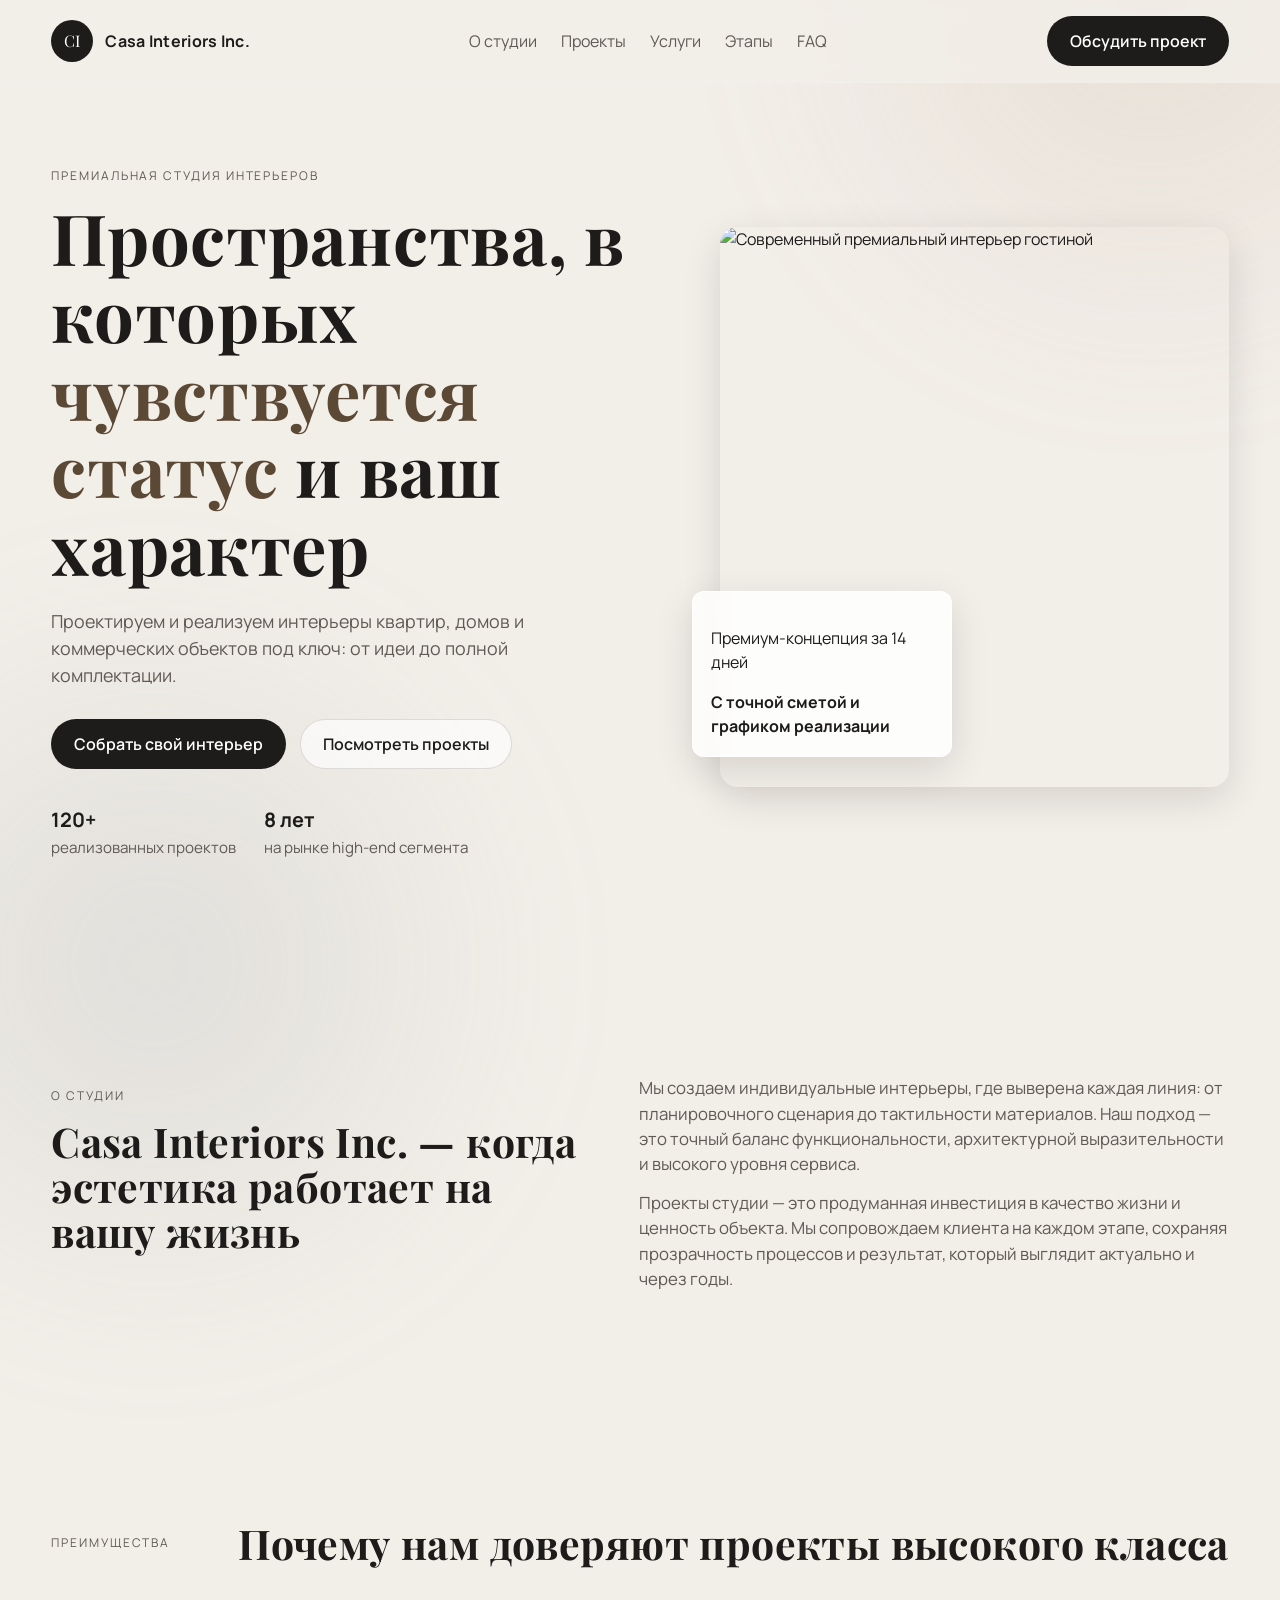
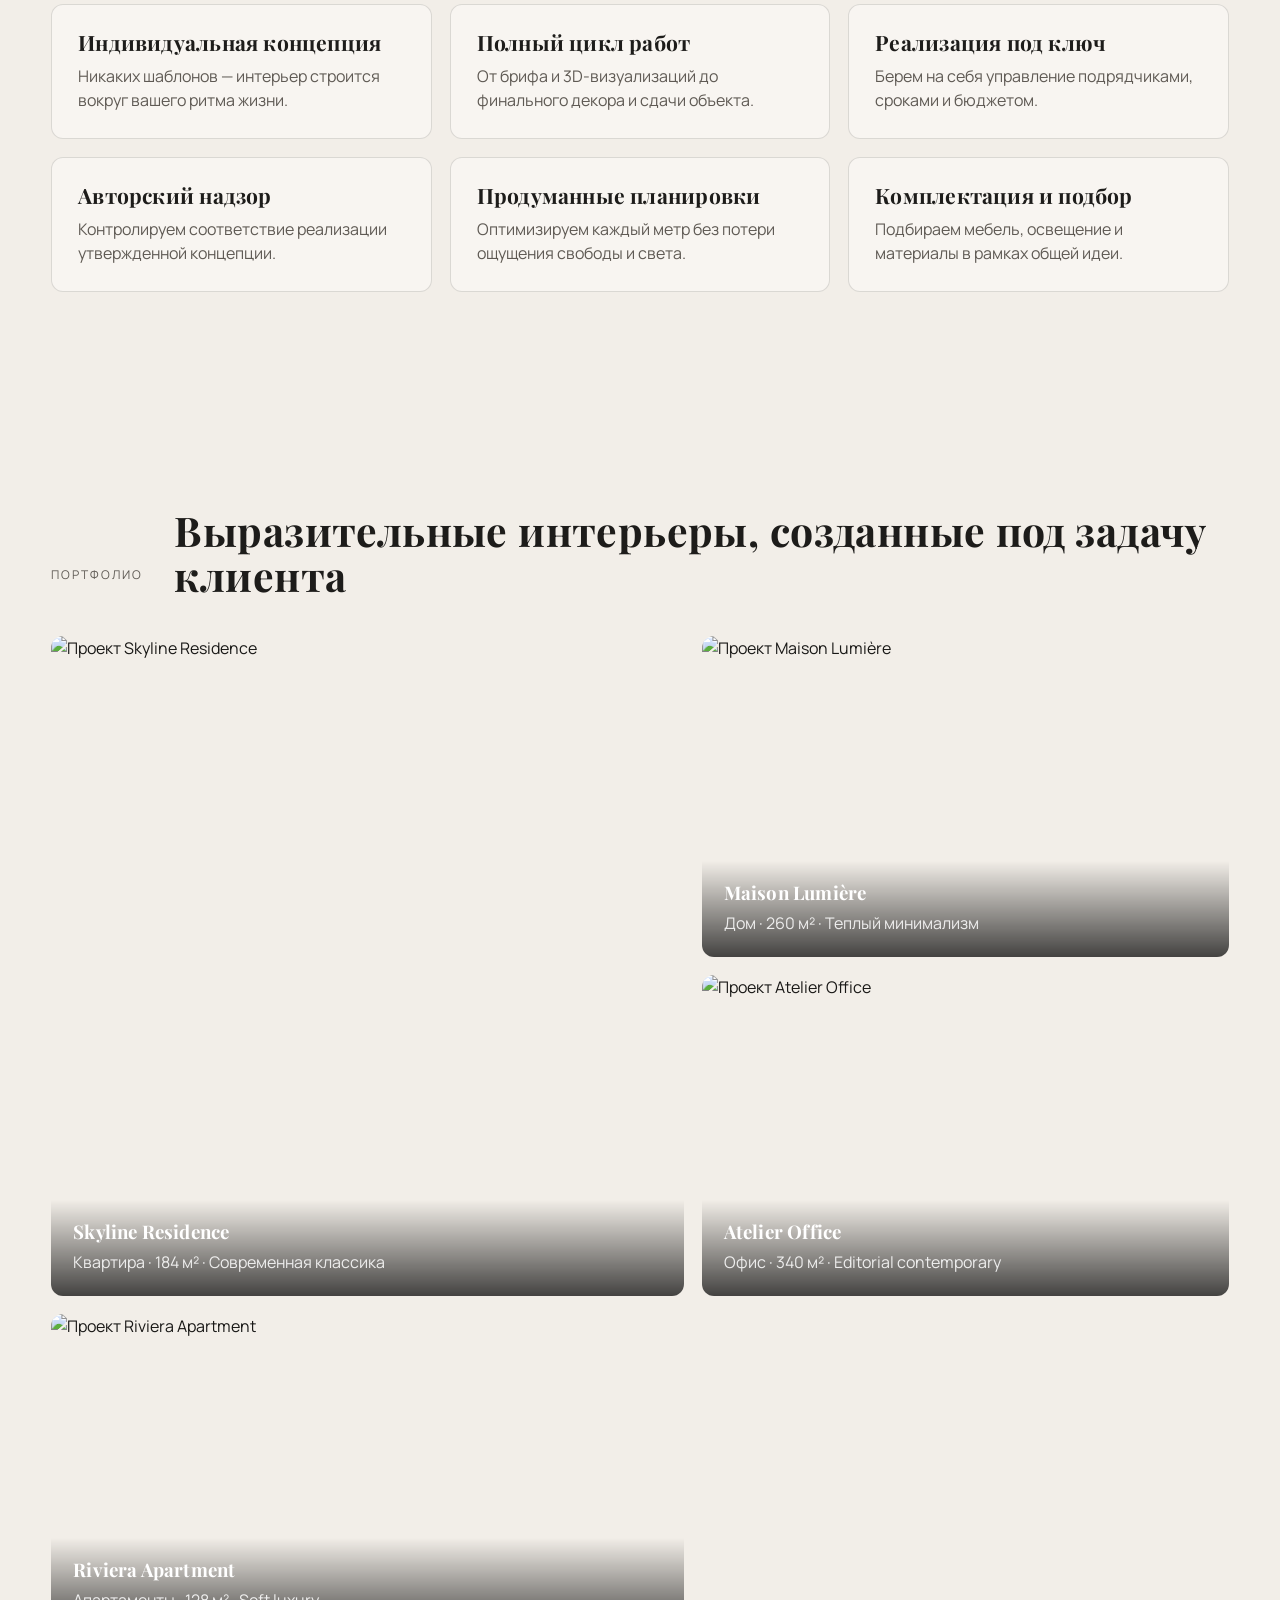
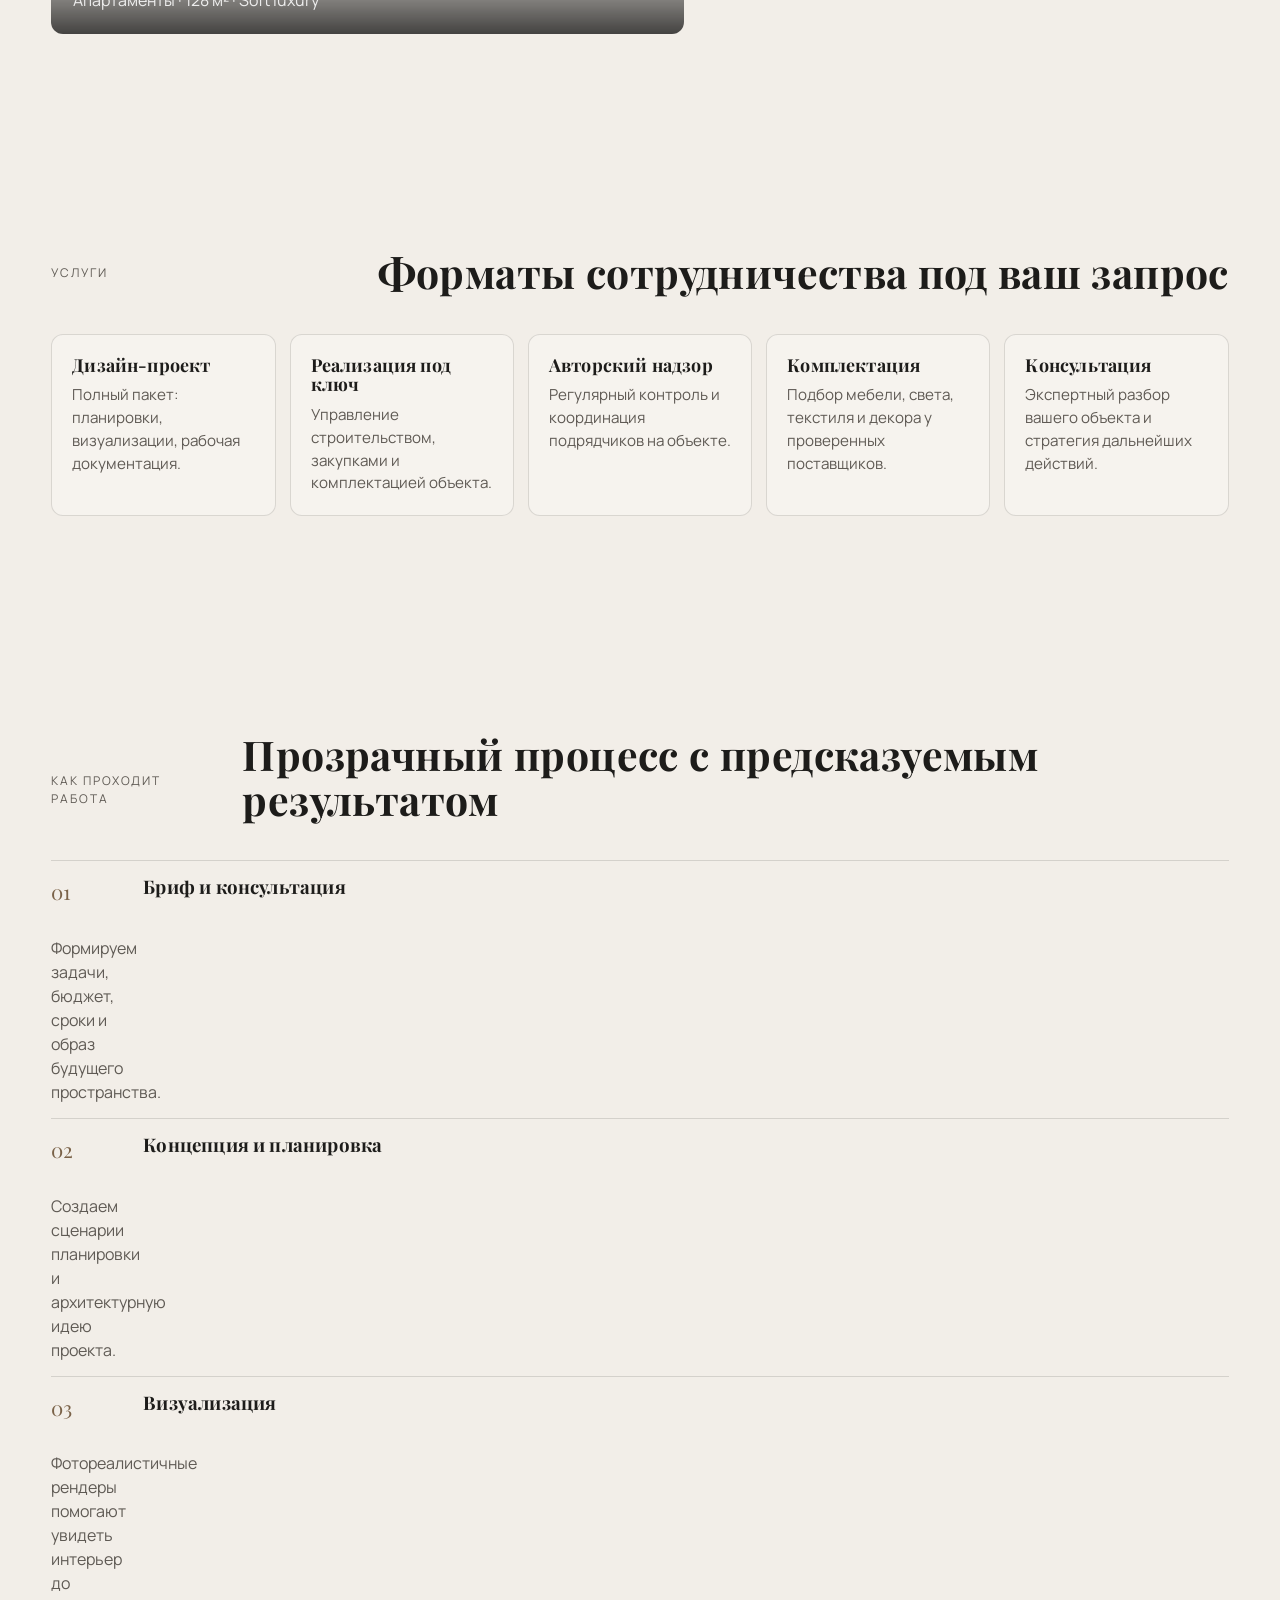
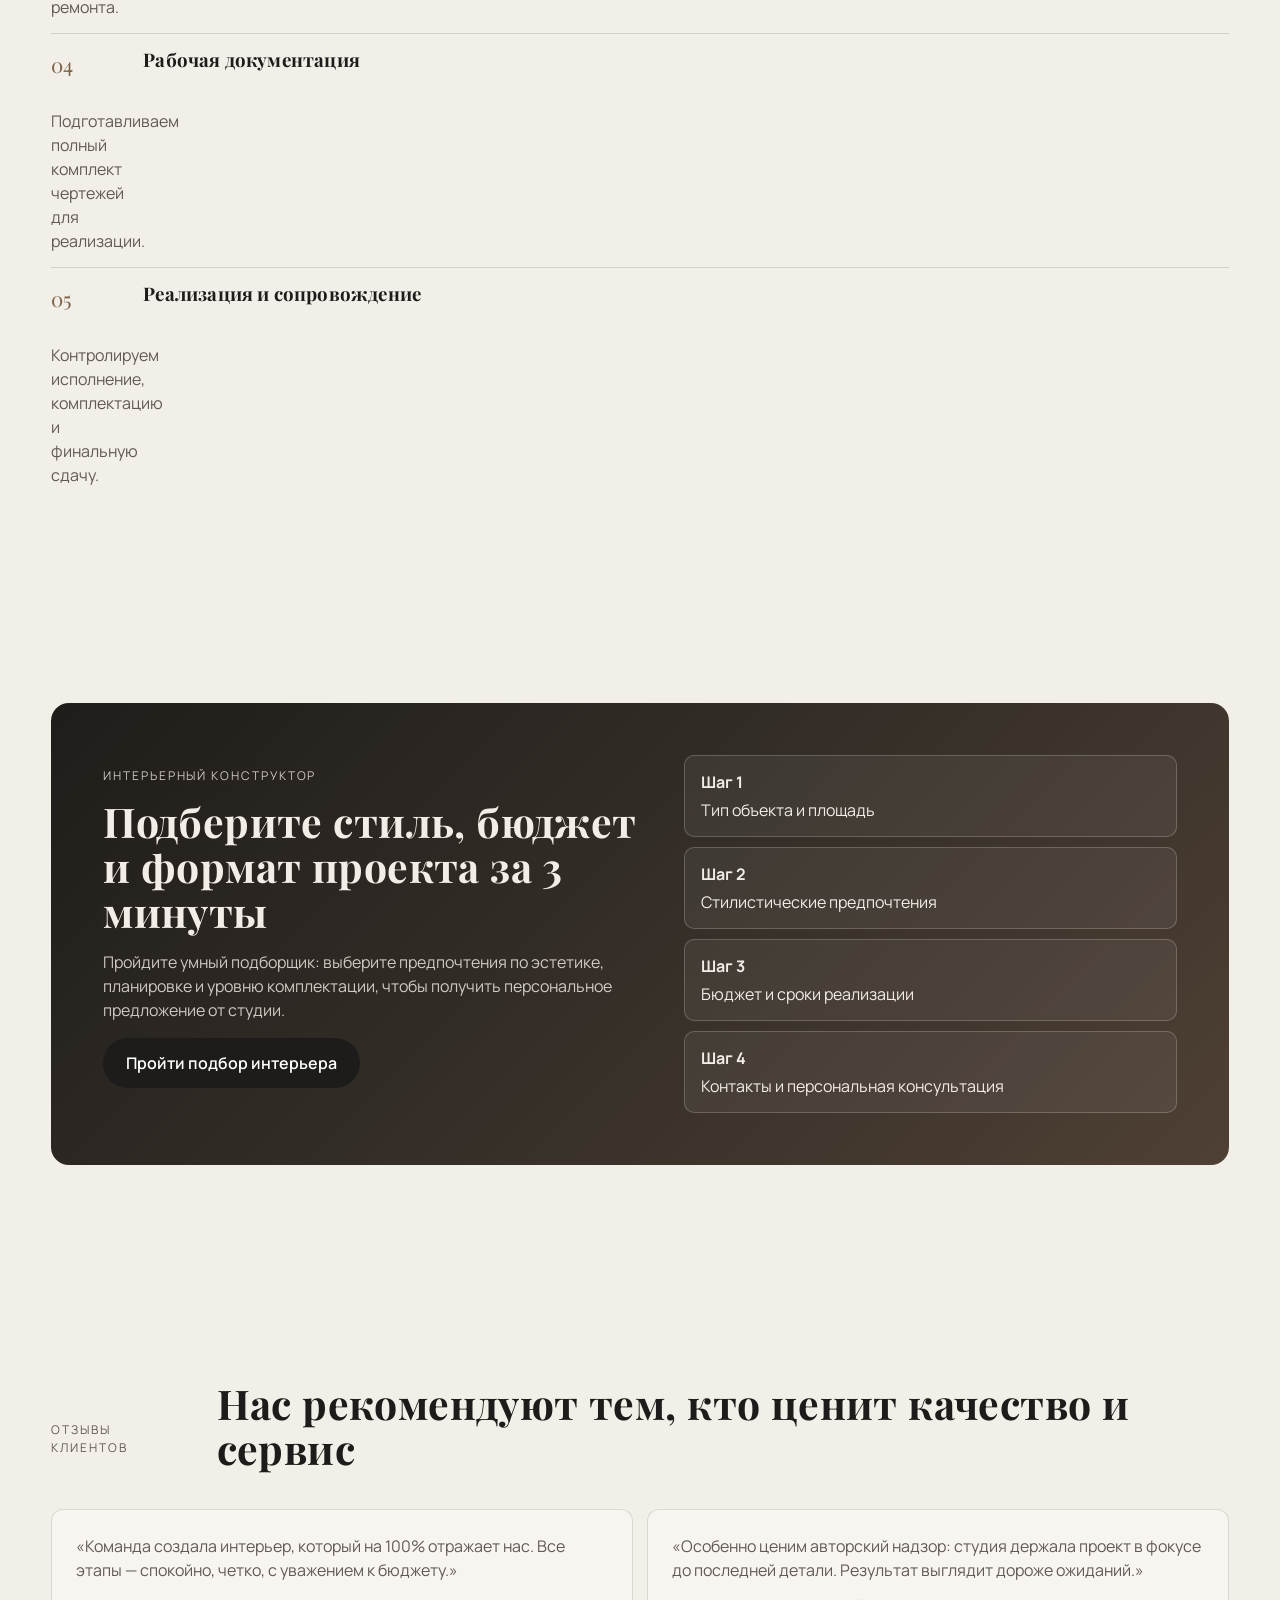
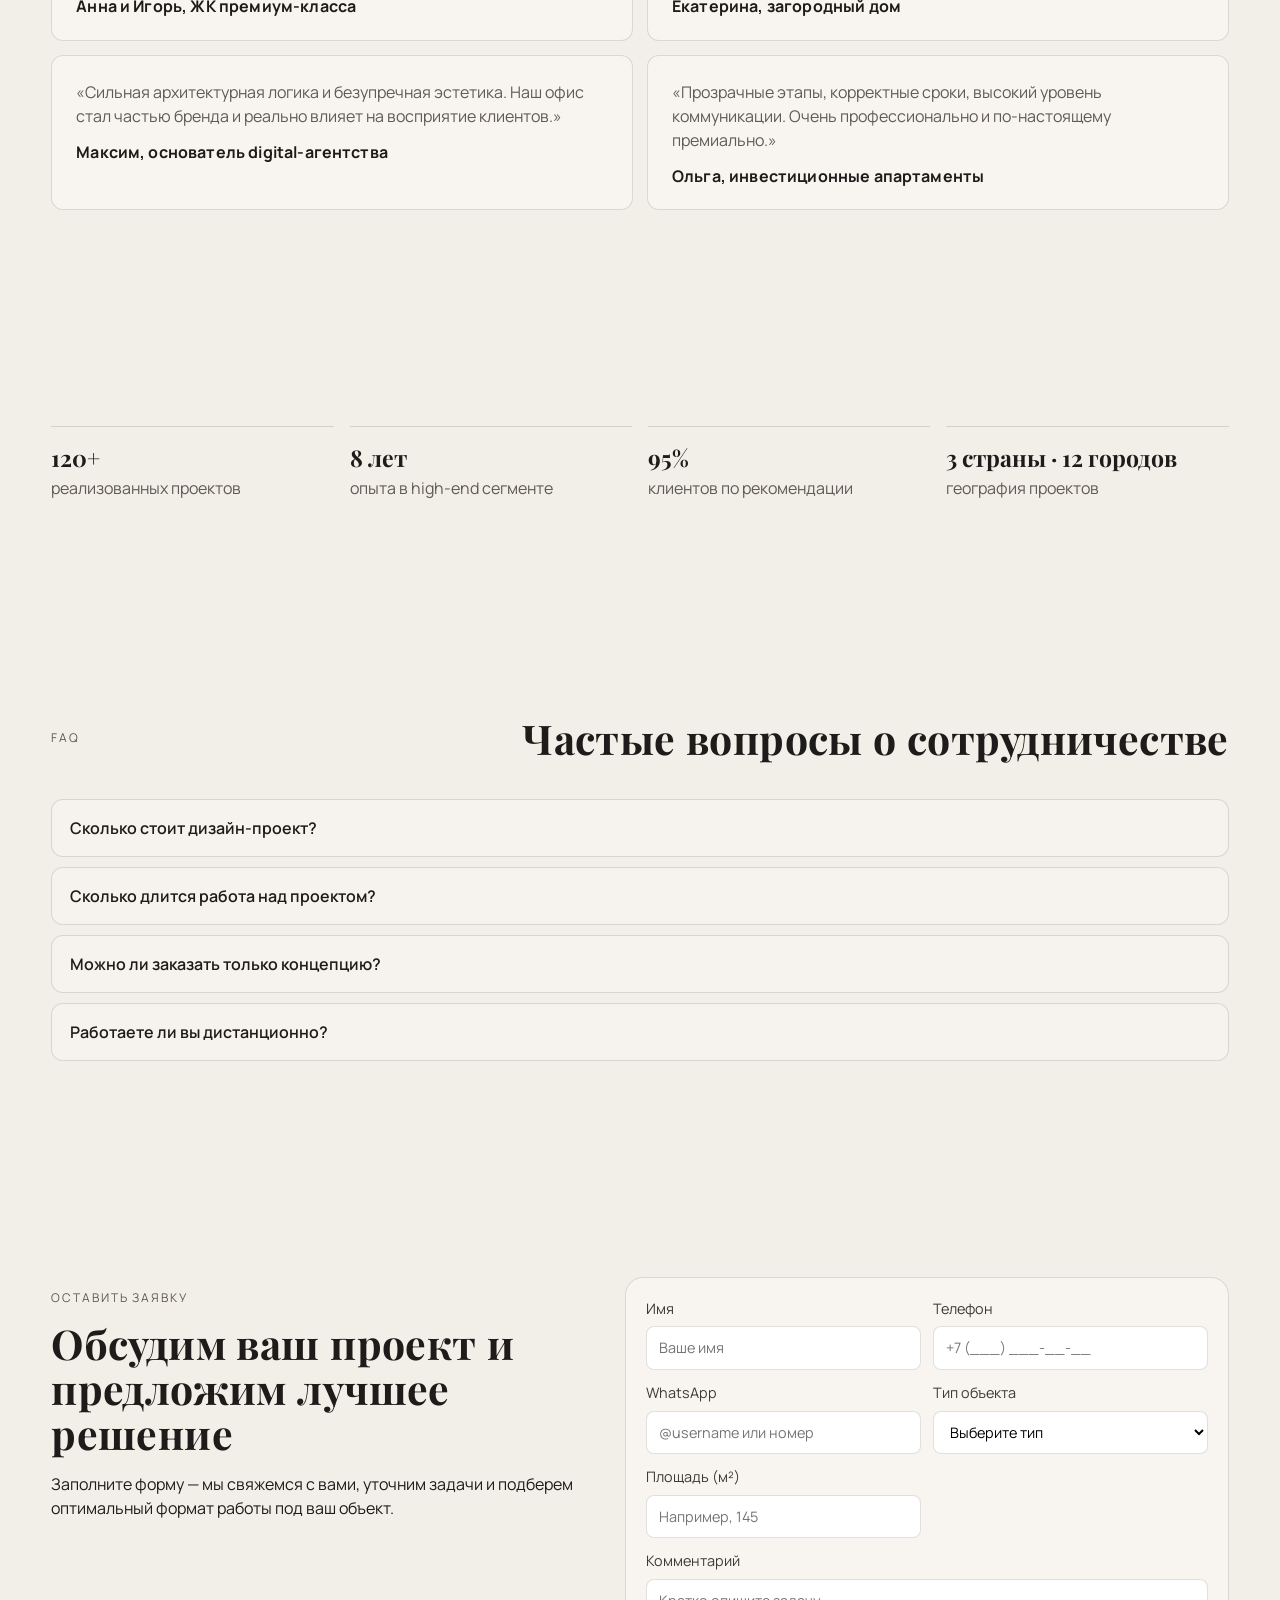
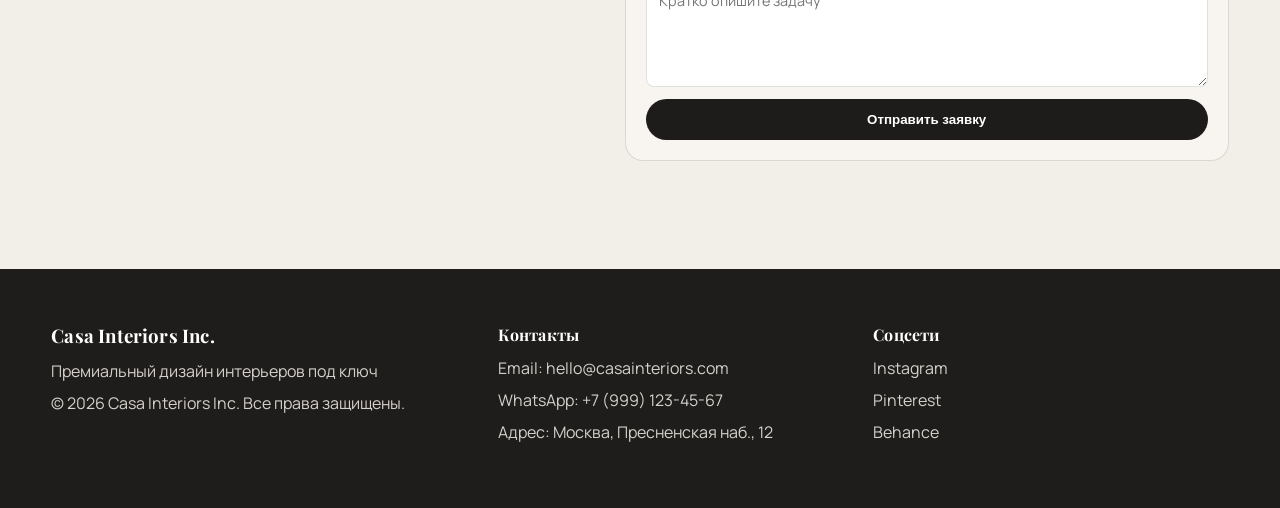
==== index.html @ 6794ca30 "Add files via upload" ====
<!DOCTYPE html>
<html lang="ru">
  <head>
    <meta charset="UTF-8" />
    <meta name="viewport" content="width=device-width, initial-scale=1.0" />
    <title>Casa Interiors Inc. — Премиальный дизайн интерьеров</title>
    <meta
      name="description"
      content="Casa Interiors Inc. — студия премиального дизайна интерьеров. Создаем эстетичные, функциональные и продуманные пространства под ключ."
    />
    <link rel="preconnect" href="https://fonts.googleapis.com" />
    <link rel="preconnect" href="https://fonts.gstatic.com" crossorigin />
    <link
      href="https://fonts.googleapis.com/css2?family=Manrope:wght@400;500;600;700;800&family=Playfair+Display:wght@500;600;700&display=swap"
      rel="stylesheet"
    />
    <link rel="stylesheet" href="styles.css" />
  </head>
  <body>
    <!-- Декоративный фон для создания глубины и премиального ощущения -->
    <div class="ambient ambient-top"></div>
    <div class="ambient ambient-bottom"></div>

    <!-- Sticky header c навигацией и ключевым CTA -->
    <header class="site-header" id="top">
      <div class="container header-inner">
        <a href="#top" class="logo" aria-label="Casa Interiors Inc. главная">
          <span class="logo-mark">CI</span>
          <span class="logo-text">Casa Interiors Inc.</span>
        </a>
        <button class="menu-toggle" id="menuToggle" aria-label="Открыть меню">
          <span></span><span></span>
        </button>
        <nav class="main-nav" id="mainNav">
          <a href="#about">О студии</a>
          <a href="#portfolio">Проекты</a>
          <a href="#services">Услуги</a>
          <a href="#process">Этапы</a>
          <a href="#faq">FAQ</a>
        </nav>
        <a class="btn btn-header" href="#lead-form">Обсудить проект</a>
      </div>
    </header>

    <main>
      <!-- Hero: мощный первый экран с акцентом на статус и ценность -->
      <section class="hero section-reveal">
        <div class="container hero-grid">
          <div class="hero-content">
            <p class="eyebrow">Премиальная студия интерьеров</p>
            <h1>
              Пространства, в которых
              <span>чувствуется статус</span>
              и ваш характер
            </h1>
            <p class="hero-subtitle">
              Проектируем и реализуем интерьеры квартир, домов и коммерческих
              объектов под ключ: от идеи до полной комплектации.
            </p>
            <div class="hero-actions">
              <a class="btn btn-primary" href="#quiz">Собрать свой интерьер</a>
              <a class="btn btn-ghost" href="#portfolio">Посмотреть проекты</a>
            </div>
            <div class="hero-meta">
              <div>
                <strong>120+</strong>
                <span>реализованных проектов</span>
              </div>
              <div>
                <strong>8 лет</strong>
                <span>на рынке high-end сегмента</span>
              </div>
            </div>
          </div>
          <div class="hero-visual">
            <div class="hero-image-card">
              <img
                src="https://images.unsplash.com/photo-1600607687939-ce8a6c25118c?auto=format&fit=crop&w=1400&q=80"
                alt="Современный премиальный интерьер гостиной"
              />
            </div>
            <div class="hero-float-card">
              <p>Премиум-концепция за 14 дней</p>
              <strong>С точной сметой и графиком реализации</strong>
            </div>
          </div>
        </div>
      </section>

      <!-- О студии / positioning -->
      <section class="about section-reveal" id="about">
        <div class="container about-grid">
          <div class="about-heading">
            <p class="eyebrow">О студии</p>
            <h2>Casa Interiors Inc. — когда эстетика работает на вашу жизнь</h2>
          </div>
          <div class="about-text">
            <p>
              Мы создаем индивидуальные интерьеры, где выверена каждая линия:
              от планировочного сценария до тактильности материалов. Наш подход —
              это точный баланс функциональности, архитектурной выразительности и
              высокого уровня сервиса.
            </p>
            <p>
              Проекты студии — это продуманная инвестиция в качество жизни и
              ценность объекта. Мы сопровождаем клиента на каждом этапе,
              сохраняя прозрачность процессов и результат, который выглядит
              актуально и через годы.
            </p>
          </div>
        </div>
      </section>

      <!-- Преимущества -->
      <section class="benefits section-reveal">
        <div class="container">
          <div class="section-head">
            <p class="eyebrow">Преимущества</p>
            <h2>Почему нам доверяют проекты высокого класса</h2>
          </div>
          <div class="benefit-grid">
            <article class="card">
              <h3>Индивидуальная концепция</h3>
              <p>Никаких шаблонов — интерьер строится вокруг вашего ритма жизни.</p>
            </article>
            <article class="card">
              <h3>Полный цикл работ</h3>
              <p>От брифа и 3D-визуализаций до финального декора и сдачи объекта.</p>
            </article>
            <article class="card">
              <h3>Реализация под ключ</h3>
              <p>Берем на себя управление подрядчиками, сроками и бюджетом.</p>
            </article>
            <article class="card">
              <h3>Авторский надзор</h3>
              <p>Контролируем соответствие реализации утвержденной концепции.</p>
            </article>
            <article class="card">
              <h3>Продуманные планировки</h3>
              <p>Оптимизируем каждый метр без потери ощущения свободы и света.</p>
            </article>
            <article class="card">
              <h3>Комплектация и подбор</h3>
              <p>Подбираем мебель, освещение и материалы в рамках общей идеи.</p>
            </article>
          </div>
        </div>
      </section>

      <!-- Портфолио -->
      <section class="portfolio section-reveal" id="portfolio">
        <div class="container">
          <div class="section-head">
            <p class="eyebrow">Портфолио</p>
            <h2>Выразительные интерьеры, созданные под задачу клиента</h2>
          </div>
          <div class="portfolio-grid">
            <article class="project-card project-large">
              <img src="https://images.unsplash.com/photo-1616594039964-3d5d5d0b95af?auto=format&fit=crop&w=1400&q=80" alt="Проект Skyline Residence" />
              <div class="project-overlay">
                <h3>Skyline Residence</h3>
                <p>Квартира · 184 м² · Современная классика</p>
              </div>
            </article>
            <article class="project-card">
              <img src="https://images.unsplash.com/photo-1618220179428-22790b461013?auto=format&fit=crop&w=1200&q=80" alt="Проект Maison Lumière" />
              <div class="project-overlay">
                <h3>Maison Lumière</h3>
                <p>Дом · 260 м² · Теплый минимализм</p>
              </div>
            </article>
            <article class="project-card">
              <img src="https://images.unsplash.com/photo-1616486029423-aaa4789e8c9a?auto=format&fit=crop&w=1200&q=80" alt="Проект Atelier Office" />
              <div class="project-overlay">
                <h3>Atelier Office</h3>
                <p>Офис · 340 м² · Editorial contemporary</p>
              </div>
            </article>
            <article class="project-card">
              <img src="https://images.unsplash.com/photo-1616046229478-9901c5536a45?auto=format&fit=crop&w=1200&q=80" alt="Проект Riviera Apartment" />
              <div class="project-overlay">
                <h3>Riviera Apartment</h3>
                <p>Апартаменты · 128 м² · Soft luxury</p>
              </div>
            </article>
          </div>
        </div>
      </section>

      <!-- Услуги -->
      <section class="services section-reveal" id="services">
        <div class="container">
          <div class="section-head">
            <p class="eyebrow">Услуги</p>
            <h2>Форматы сотрудничества под ваш запрос</h2>
          </div>
          <div class="service-list">
            <article class="service-card"><h3>Дизайн-проект</h3><p>Полный пакет: планировки, визуализации, рабочая документация.</p></article>
            <article class="service-card"><h3>Реализация под ключ</h3><p>Управление строительством, закупками и комплектацией объекта.</p></article>
            <article class="service-card"><h3>Авторский надзор</h3><p>Регулярный контроль и координация подрядчиков на объекте.</p></article>
            <article class="service-card"><h3>Комплектация</h3><p>Подбор мебели, света, текстиля и декора у проверенных поставщиков.</p></article>
            <article class="service-card"><h3>Консультация</h3><p>Экспертный разбор вашего объекта и стратегия дальнейших действий.</p></article>
          </div>
        </div>
      </section>

      <!-- Этапы работы -->
      <section class="process section-reveal" id="process">
        <div class="container">
          <div class="section-head">
            <p class="eyebrow">Как проходит работа</p>
            <h2>Прозрачный процесс с предсказуемым результатом</h2>
          </div>
          <div class="timeline">
            <article><span>01</span><h3>Бриф и консультация</h3><p>Формируем задачи, бюджет, сроки и образ будущего пространства.</p></article>
            <article><span>02</span><h3>Концепция и планировка</h3><p>Создаем сценарии планировки и архитектурную идею проекта.</p></article>
            <article><span>03</span><h3>Визуализация</h3><p>Фотореалистичные рендеры помогают увидеть интерьер до ремонта.</p></article>
            <article><span>04</span><h3>Рабочая документация</h3><p>Подготавливаем полный комплект чертежей для реализации.</p></article>
            <article><span>05</span><h3>Реализация и сопровождение</h3><p>Контролируем исполнение, комплектацию и финальную сдачу.</p></article>
          </div>
        </div>
      </section>

      <!-- Промо конструктора / квиза -->
      <section class="quiz section-reveal" id="quiz">
        <div class="container quiz-inner">
          <div>
            <p class="eyebrow">Интерьерный конструктор</p>
            <h2>Подберите стиль, бюджет и формат проекта за 3 минуты</h2>
            <p>
              Пройдите умный подборщик: выберите предпочтения по эстетике,
              планировке и уровню комплектации, чтобы получить персональное
              предложение от студии.
            </p>
            <a class="btn btn-primary" href="#lead-form">Пройти подбор интерьера</a>
          </div>
          <div class="quiz-steps">
            <div><strong>Шаг 1</strong><span>Тип объекта и площадь</span></div>
            <div><strong>Шаг 2</strong><span>Стилистические предпочтения</span></div>
            <div><strong>Шаг 3</strong><span>Бюджет и сроки реализации</span></div>
            <div><strong>Шаг 4</strong><span>Контакты и персональная консультация</span></div>
          </div>
        </div>
      </section>

      <!-- Отзывы -->
      <section class="reviews section-reveal">
        <div class="container">
          <div class="section-head">
            <p class="eyebrow">Отзывы клиентов</p>
            <h2>Нас рекомендуют тем, кто ценит качество и сервис</h2>
          </div>
          <div class="review-grid">
            <article class="review-card"><p>«Команда создала интерьер, который на 100% отражает нас. Все этапы — спокойно, четко, с уважением к бюджету.»</p><h3>Анна и Игорь, ЖК премиум-класса</h3></article>
            <article class="review-card"><p>«Особенно ценим авторский надзор: студия держала проект в фокусе до последней детали. Результат выглядит дороже ожиданий.»</p><h3>Екатерина, загородный дом</h3></article>
            <article class="review-card"><p>«Сильная архитектурная логика и безупречная эстетика. Наш офис стал частью бренда и реально влияет на восприятие клиентов.»</p><h3>Максим, основатель digital-агентства</h3></article>
            <article class="review-card"><p>«Прозрачные этапы, корректные сроки, высокий уровень коммуникации. Очень профессионально и по-настоящему премиально.»</p><h3>Ольга, инвестиционные апартаменты</h3></article>
          </div>
        </div>
      </section>

      <!-- Trust section -->
      <section class="trust section-reveal">
        <div class="container trust-grid">
          <div><strong>120+</strong><span>реализованных проектов</span></div>
          <div><strong>8 лет</strong><span>опыта в high-end сегменте</span></div>
          <div><strong>95%</strong><span>клиентов по рекомендации</span></div>
          <div><strong>3 страны · 12 городов</strong><span>география проектов</span></div>
        </div>
      </section>

      <!-- FAQ -->
      <section class="faq section-reveal" id="faq">
        <div class="container">
          <div class="section-head">
            <p class="eyebrow">FAQ</p>
            <h2>Частые вопросы о сотрудничестве</h2>
          </div>
          <div class="faq-list">
            <details>
              <summary>Сколько стоит дизайн-проект?</summary>
              <p>Стоимость зависит от площади, состава документации и уровня комплектации. После брифа формируем персональное коммерческое предложение.</p>
            </details>
            <details>
              <summary>Сколько длится работа над проектом?</summary>
              <p>В среднем от 8 до 16 недель на проектирование. Реализация зависит от объема работ и сложности инженерных решений.</p>
            </details>
            <details>
              <summary>Можно ли заказать только концепцию?</summary>
              <p>Да, доступен формат концепт-проекта с планировкой, визуальным сценарием и рекомендациями по материалам.</p>
            </details>
            <details>
              <summary>Работаете ли вы дистанционно?</summary>
              <p>Да, ведем проекты в разных городах и странах: онлайн-согласования, удаленный надзор и локальные подрядчики.</p>
            </details>
          </div>
        </div>
      </section>

      <!-- Lead form -->
      <section class="lead section-reveal" id="lead-form">
        <div class="container lead-grid">
          <div class="lead-copy">
            <p class="eyebrow">Оставить заявку</p>
            <h2>Обсудим ваш проект и предложим лучшее решение</h2>
            <p>
              Заполните форму — мы свяжемся с вами, уточним задачи и подберем
              оптимальный формат работы под ваш объект.
            </p>
          </div>
          <form class="lead-form" action="#" method="post">
            <label>Имя<input type="text" name="name" placeholder="Ваше имя" required /></label>
            <label>Телефон<input type="tel" name="phone" placeholder="+7 (___) ___-__-__" required /></label>
            <label>WhatsApp<input type="text" name="whatsapp" placeholder="@username или номер" /></label>
            <label>Тип объекта
              <select name="type" required>
                <option value="">Выберите тип</option>
                <option>Квартира</option>
                <option>Дом</option>
                <option>Коммерческий объект</option>
              </select>
            </label>
            <label>Площадь (м²)<input type="number" name="area" min="20" placeholder="Например, 145" /></label>
            <label class="full">Комментарий<textarea name="comment" rows="4" placeholder="Кратко опишите задачу"></textarea></label>
            <button type="submit" class="btn btn-primary full">Отправить заявку</button>
          </form>
        </div>
      </section>
    </main>

    <!-- Footer -->
    <footer class="site-footer">
      <div class="container footer-grid">
        <div>
          <h3>Casa Interiors Inc.</h3>
          <p>Премиальный дизайн интерьеров под ключ</p>
          <p>© 2026 Casa Interiors Inc. Все права защищены.</p>
        </div>
        <div>
          <h4>Контакты</h4>
          <p>Email: hello@casainteriors.com</p>
          <p>WhatsApp: +7 (999) 123-45-67</p>
          <p>Адрес: Москва, Пресненская наб., 12</p>
        </div>
        <div>
          <h4>Соцсети</h4>
          <p>Instagram</p>
          <p>Pinterest</p>
          <p>Behance</p>
        </div>
      </div>
    </footer>

    <script src="script.js"></script>
  </body>
</html>
---- styles.css ----
:root {
  --bg: #f2eee8;
  --panel: #f8f5f1;
  --ink: #1d1c1a;
  --muted: #5f5a54;
  --line: rgba(40, 35, 30, 0.14);
  --accent: #7a6248;
  --accent-dark: #5b4835;
  --white: #ffffff;
  --radius: 18px;
  --radius-sm: 12px;
  --shadow: 0 12px 38px rgba(17, 14, 10, 0.12);
}

* { box-sizing: border-box; }
html { scroll-behavior: smooth; }
body {
  margin: 0;
  font-family: "Manrope", sans-serif;
  color: var(--ink);
  background: var(--bg);
  line-height: 1.5;
}

img { max-width: 100%; display: block; }
a { color: inherit; text-decoration: none; }

.container {
  width: min(1180px, 92vw);
  margin: 0 auto;
}

.ambient {
  position: fixed;
  pointer-events: none;
  width: 60vw;
  height: 60vw;
  z-index: -1;
  filter: blur(80px);
  opacity: 0.26;
}
.ambient-top { top: -30vw; right: -20vw; background: radial-gradient(circle, #c5b29e 0%, transparent 70%); }
.ambient-bottom { bottom: -35vw; left: -18vw; background: radial-gradient(circle, #a8aeb2 0%, transparent 70%); }

.site-header {
  position: sticky;
  top: 0;
  z-index: 1000;
  border-bottom: 1px solid rgba(255,255,255,0.07);
  backdrop-filter: blur(10px);
  background: rgba(242, 238, 232, 0.82);
}
.header-inner {
  display: flex;
  align-items: center;
  justify-content: space-between;
  gap: 20px;
  padding: 16px 0;
}
.logo { display: flex; align-items: center; gap: 12px; }
.logo-mark {
  width: 42px; height: 42px; border-radius: 50%;
  display: grid; place-items: center;
  font-family: "Playfair Display", serif;
  background: var(--ink); color: var(--white);
}
.logo-text { font-weight: 700; letter-spacing: 0.3px; }
.main-nav { display: flex; gap: 24px; color: var(--muted); }
.main-nav a { position: relative; }
.main-nav a::after {
  content: "";
  position: absolute;
  left: 0;
  bottom: -8px;
  width: 0;
  height: 1px;
  background: var(--ink);
  transition: width 0.35s;
}
.main-nav a:hover::after { width: 100%; }
.menu-toggle { display: none; background: none; border: none; }
.menu-toggle span { display: block; width: 24px; height: 2px; background: var(--ink); margin: 5px 0; }

.btn {
  border: 1px solid transparent;
  border-radius: 999px;
  padding: 12px 22px;
  font-weight: 600;
  transition: transform 0.35s, box-shadow 0.35s, background-color 0.35s;
  display: inline-flex;
  justify-content: center;
  align-items: center;
}
.btn:hover { transform: translateY(-2px); box-shadow: 0 8px 20px rgba(14, 12, 9, 0.15); }
.btn-header, .btn-primary { background: var(--ink); color: var(--white); }
.btn-primary:hover { background: #2b2927; }
.btn-ghost {
  border-color: var(--line);
  background: rgba(255,255,255,0.65);
}

section { padding: 108px 0; }
.eyebrow {
  text-transform: uppercase;
  letter-spacing: 0.16em;
  font-size: 0.75rem;
  color: var(--muted);
  margin-bottom: 14px;
}
h1, h2, h3, h4 {
  margin: 0;
  font-family: "Playfair Display", serif;
  line-height: 1.1;
  letter-spacing: 0.01em;
}
h1 { font-size: clamp(2.5rem, 5.5vw, 5.3rem); }
h2 { font-size: clamp(1.9rem, 3.2vw, 3rem); }
.section-head {
  display: flex;
  align-items: flex-end;
  justify-content: space-between;
  gap: 32px;
  margin-bottom: 38px;
}

.hero { padding-top: 72px; }
.hero-grid {
  display: grid;
  grid-template-columns: 1.1fr 0.9fr;
  gap: 48px;
  align-items: center;
}
.hero-content span { color: var(--accent-dark); }
.hero-subtitle { font-size: 1.12rem; max-width: 580px; color: var(--muted); margin: 22px 0 30px; }
.hero-actions { display: flex; gap: 14px; flex-wrap: wrap; }
.hero-meta {
  margin-top: 36px;
  display: flex;
  gap: 28px;
  flex-wrap: wrap;
}
.hero-meta strong { display: block; font-size: 1.24rem; }
.hero-meta span { color: var(--muted); font-size: 0.95rem; }
.hero-visual { position: relative; }
.hero-image-card {
  border-radius: var(--radius);
  overflow: hidden;
  box-shadow: var(--shadow);
  min-height: 560px;
}
.hero-image-card img {
  width: 100%;
  height: 100%;
  object-fit: cover;
  transition: transform 1.2s;
}
.hero-image-card:hover img { transform: scale(1.04); }
.hero-float-card {
  position: absolute;
  left: -28px;
  bottom: 30px;
  max-width: 260px;
  background: rgba(255,255,255,0.84);
  backdrop-filter: blur(8px);
  border: 1px solid rgba(255,255,255,0.9);
  padding: 18px;
  border-radius: var(--radius-sm);
  box-shadow: var(--shadow);
}

.about-grid {
  display: grid;
  grid-template-columns: 1fr 1.1fr;
  gap: 52px;
}
.about-text p { margin: 0 0 14px; color: var(--muted); font-size: 1.05rem; }

.benefit-grid {
  display: grid;
  grid-template-columns: repeat(3, 1fr);
  gap: 18px;
}
.card {
  background: var(--panel);
  border: 1px solid var(--line);
  border-radius: var(--radius-sm);
  padding: 26px;
  transition: transform 0.35s, border-color 0.35s;
}
.card:hover { transform: translateY(-5px); border-color: rgba(122, 98, 72, 0.45); }
.card h3 { margin-bottom: 10px; font-size: 1.32rem; }
.card p { margin: 0; color: var(--muted); }

.portfolio-grid {
  display: grid;
  grid-template-columns: 1.2fr 1fr;
  gap: 18px;
}
.project-card {
  position: relative;
  overflow: hidden;
  border-radius: var(--radius-sm);
  min-height: 320px;
}
.project-large { grid-row: span 2; min-height: 660px; }
.project-card img {
  width: 100%;
  height: 100%;
  object-fit: cover;
  filter: saturate(0.92) contrast(1.04);
  transition: transform 0.7s;
}
.project-card:hover img { transform: scale(1.06); }
.project-overlay {
  position: absolute;
  inset: auto 0 0;
  padding: 22px;
  color: #fff;
  background: linear-gradient(transparent, rgba(0,0,0,0.72));
}
.project-overlay p { margin: 8px 0 0; color: rgba(255,255,255,0.86); }

.service-list {
  display: grid;
  grid-template-columns: repeat(5, 1fr);
  gap: 14px;
}
.service-card {
  border: 1px solid var(--line);
  border-radius: var(--radius-sm);
  padding: 20px;
  background: rgba(248,245,241,0.7);
}
.service-card h3 { font-size: 1.12rem; margin-bottom: 10px; }
.service-card p { margin: 0; color: var(--muted); font-size: 0.95rem; }

.timeline {
  display: grid;
  gap: 14px;
}
.timeline article {
  display: grid;
  grid-template-columns: 72px 1fr;
  gap: 20px;
  border-top: 1px solid var(--line);
  padding-top: 16px;
}
.timeline span {
  color: var(--accent);
  font-family: "Playfair Display", serif;
  font-size: 1.28rem;
}
.timeline p { color: var(--muted); margin: 8px 0 0; }

.quiz-inner {
  background: linear-gradient(135deg, #1f1d1a 0%, #373029 55%, #4f4034 100%);
  color: #f3ede8;
  border-radius: var(--radius);
  padding: clamp(24px, 5vw, 52px);
  display: grid;
  grid-template-columns: 1fr 0.9fr;
  gap: 34px;
}
.quiz-inner h2 { max-width: 560px; }
.quiz-inner p { color: rgba(243,237,232,0.82); }
.quiz-steps {
  display: grid;
  gap: 10px;
}
.quiz-steps div {
  border: 1px solid rgba(255,255,255,0.2);
  padding: 14px 16px;
  border-radius: 10px;
  background: rgba(255,255,255,0.06);
}
.quiz-steps strong { display: block; margin-bottom: 4px; }

.review-grid {
  display: grid;
  grid-template-columns: repeat(2, 1fr);
  gap: 14px;
}
.review-card {
  background: var(--panel);
  border: 1px solid var(--line);
  border-radius: var(--radius-sm);
  padding: 24px;
}
.review-card p { margin-top: 0; color: var(--muted); }
.review-card h3 { font-size: 1rem; font-family: "Manrope", sans-serif; }

.trust-grid {
  display: grid;
  grid-template-columns: repeat(4, 1fr);
  gap: 16px;
}
.trust-grid > div {
  border-top: 1px solid var(--line);
  padding-top: 14px;
}
.trust-grid strong { display: block; font-size: 1.44rem; font-family: "Playfair Display", serif; }
.trust-grid span { color: var(--muted); }

.faq-list {
  display: grid;
  gap: 10px;
}
details {
  border: 1px solid var(--line);
  border-radius: var(--radius-sm);
  padding: 16px 18px;
  background: rgba(248,245,241,0.66);
}
summary {
  cursor: pointer;
  font-weight: 600;
  list-style: none;
}
summary::-webkit-details-marker { display: none; }
details p { color: var(--muted); margin: 12px 0 0; }

.lead-grid {
  display: grid;
  grid-template-columns: 1fr 1.1fr;
  gap: 24px;
  align-items: start;
}
.lead-form {
  display: grid;
  grid-template-columns: repeat(2, 1fr);
  gap: 12px;
  background: var(--panel);
  border: 1px solid var(--line);
  border-radius: var(--radius);
  padding: 20px;
}
.lead-form label {
  display: grid;
  gap: 7px;
  color: #3d3934;
  font-size: 0.9rem;
}
.lead-form input,
.lead-form select,
.lead-form textarea {
  width: 100%;
  border: 1px solid var(--line);
  border-radius: 8px;
  padding: 10px 12px;
  font: inherit;
  background: #fff;
}
.full { grid-column: 1 / -1; }

.site-footer {
  padding: 56px 0;
  border-top: 1px solid var(--line);
  background: #1f1d1b;
  color: rgba(245, 240, 234, 0.85);
}
.footer-grid {
  display: grid;
  grid-template-columns: 1.2fr 1fr 1fr;
  gap: 20px;
}
.site-footer h3, .site-footer h4 { color: #fff; margin-bottom: 12px; }
.site-footer p { margin: 0 0 8px; }

/* Анимация появления секций при скролле */
.section-reveal {
  opacity: 0;
  transform: translateY(30px);
  transition: opacity 0.7s ease, transform 0.7s ease;
}
.section-reveal.is-visible {
  opacity: 1;
  transform: translateY(0);
}

/* Адаптивная верстка для планшетов */
@media (max-width: 1024px) {
  .main-nav { display: none; }
  .menu-toggle { display: block; }
  .main-nav.open {
    display: grid;
    position: absolute;
    top: 74px;
    left: 0;
    right: 0;
    background: rgba(242, 238, 232, 0.96);
    padding: 16px 4vw;
    border-top: 1px solid var(--line);
  }

  .hero-grid,
  .about-grid,
  .quiz-inner,
  .lead-grid,
  .footer-grid { grid-template-columns: 1fr; }

  .hero-image-card { min-height: 440px; }
  .hero-float-card { left: 12px; }

  .benefit-grid { grid-template-columns: repeat(2, 1fr); }
  .service-list { grid-template-columns: repeat(2, 1fr); }
  .trust-grid { grid-template-columns: repeat(2, 1fr); }
}

/* Адаптив для мобильных устройств */
@media (max-width: 680px) {
  section { padding: 76px 0; }
  .btn { width: 100%; }
  .hero-actions { flex-direction: column; }
  .btn-header { display: none; }
  .benefit-grid,
  .portfolio-grid,
  .review-grid,
  .service-list,
  .lead-form,
  .trust-grid { grid-template-columns: 1fr; }

  .project-large { min-height: 360px; grid-row: auto; }
  .project-card { min-height: 260px; }

  .timeline article { grid-template-columns: 44px 1fr; }
}
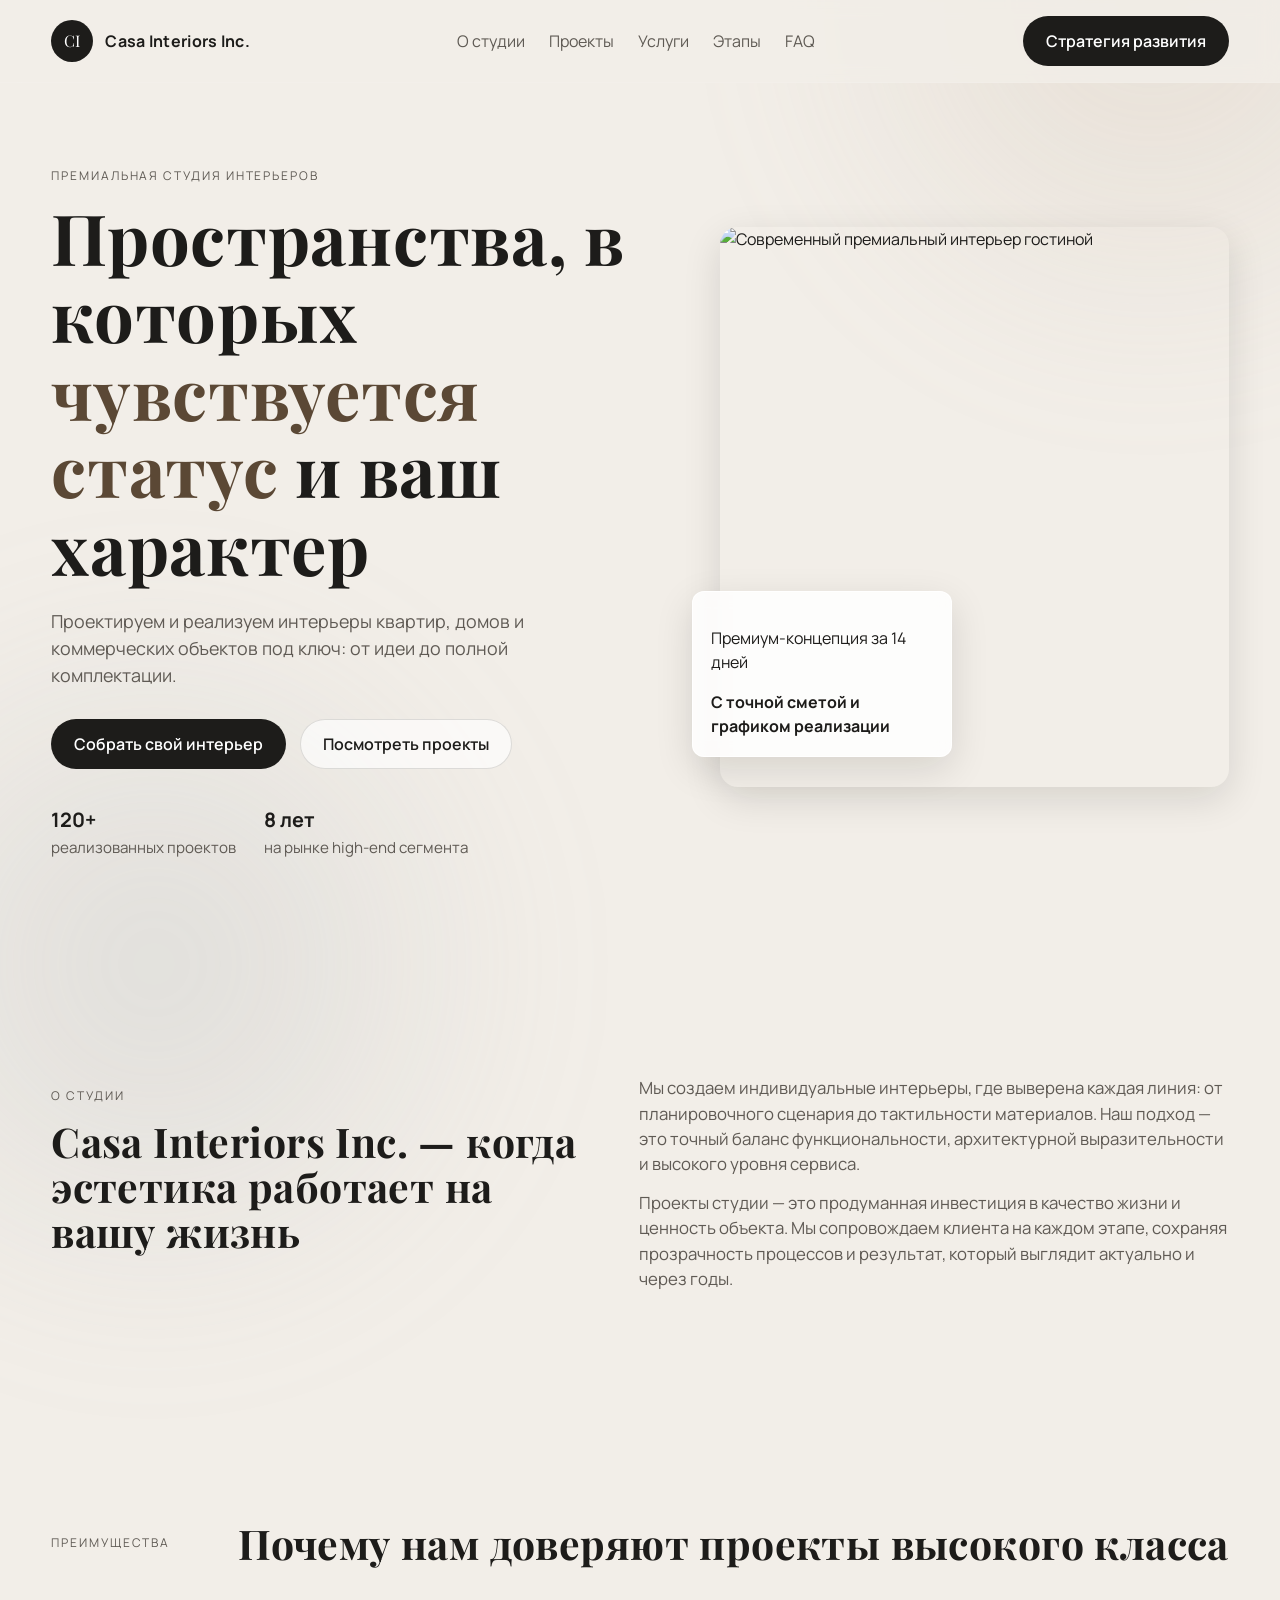
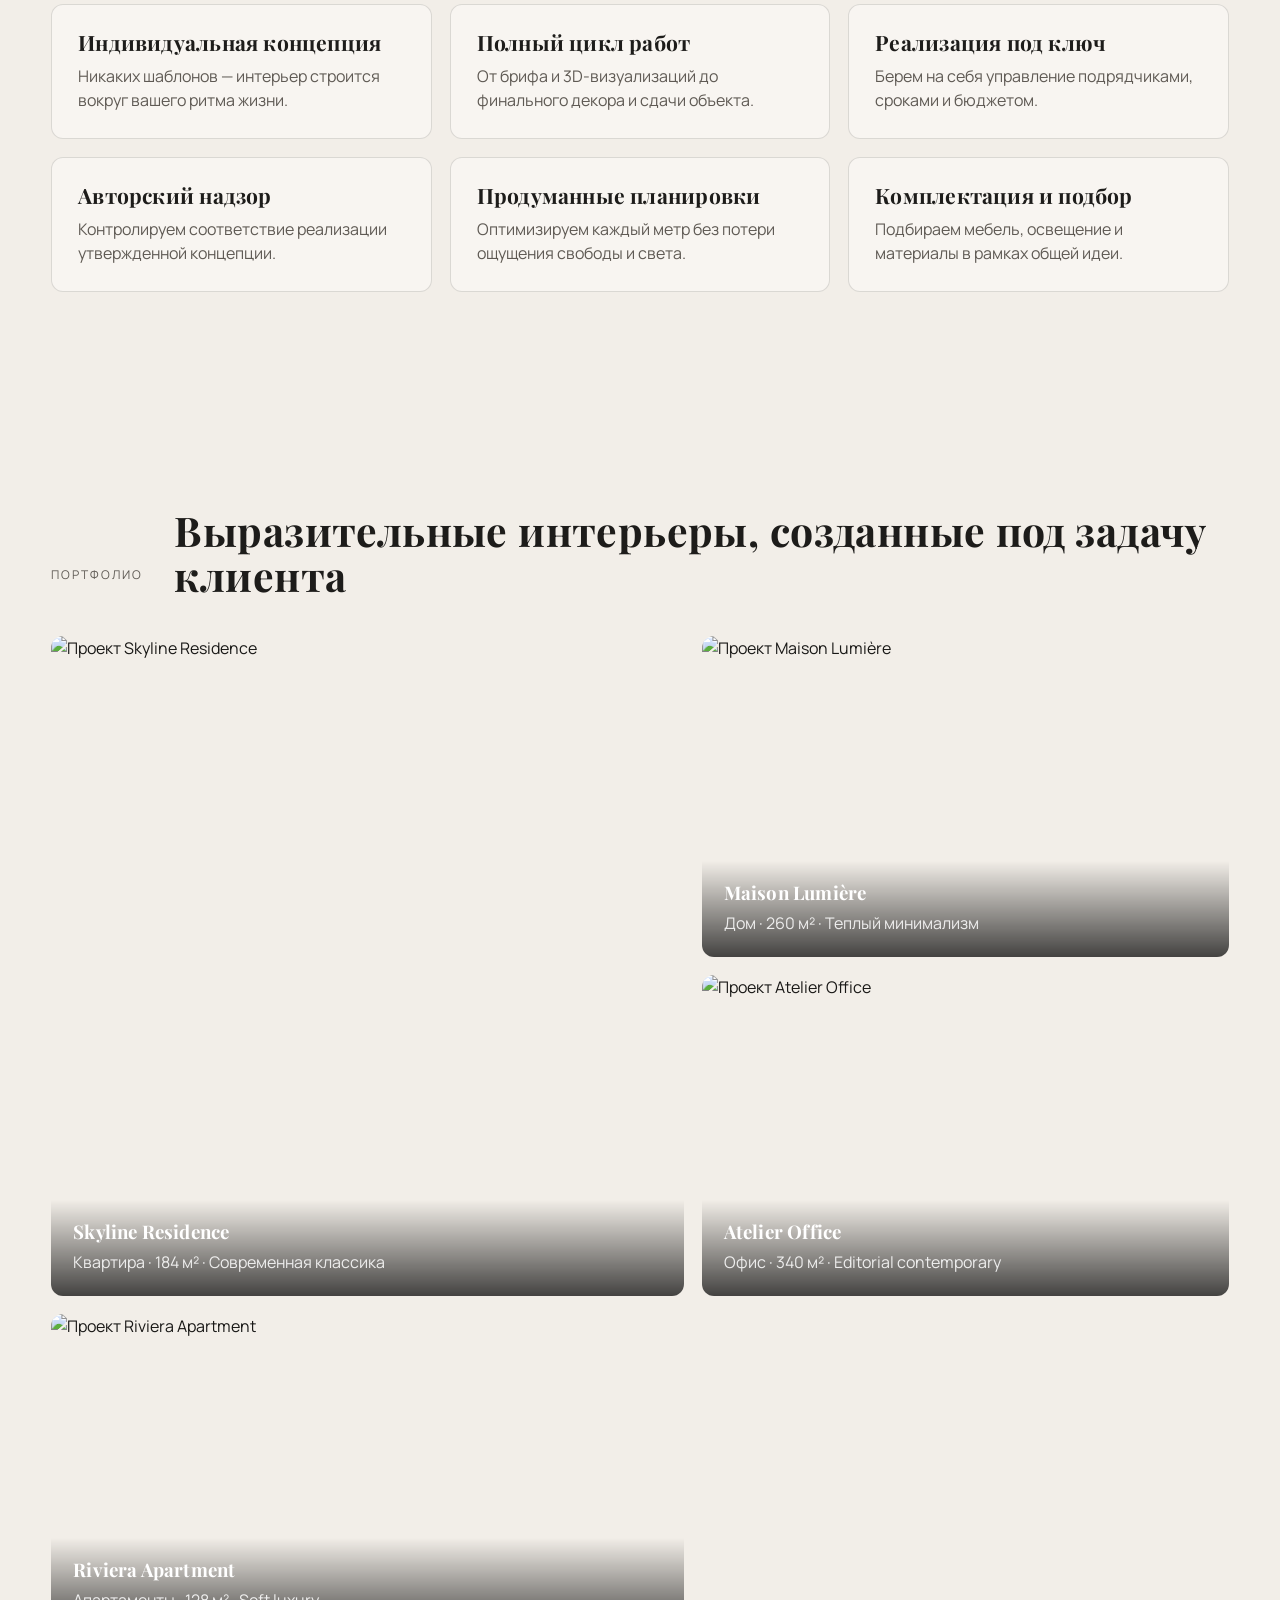
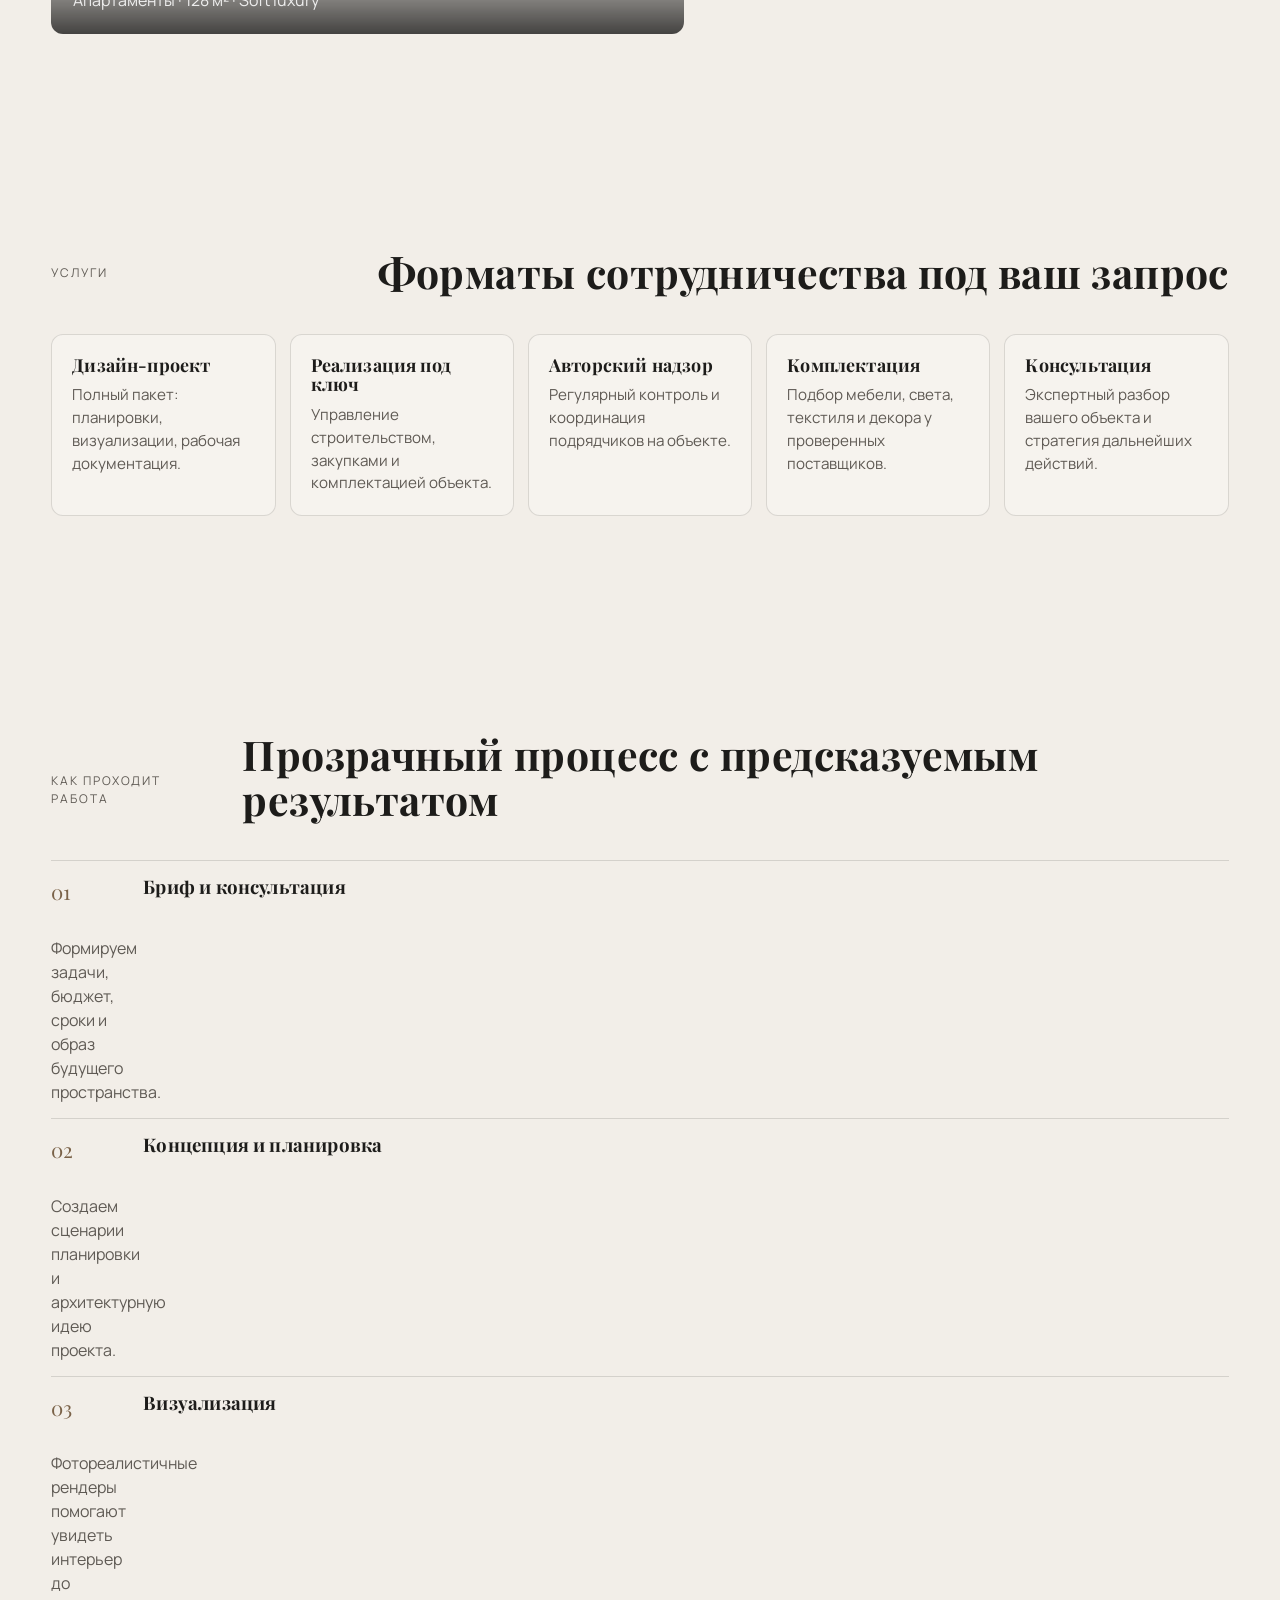
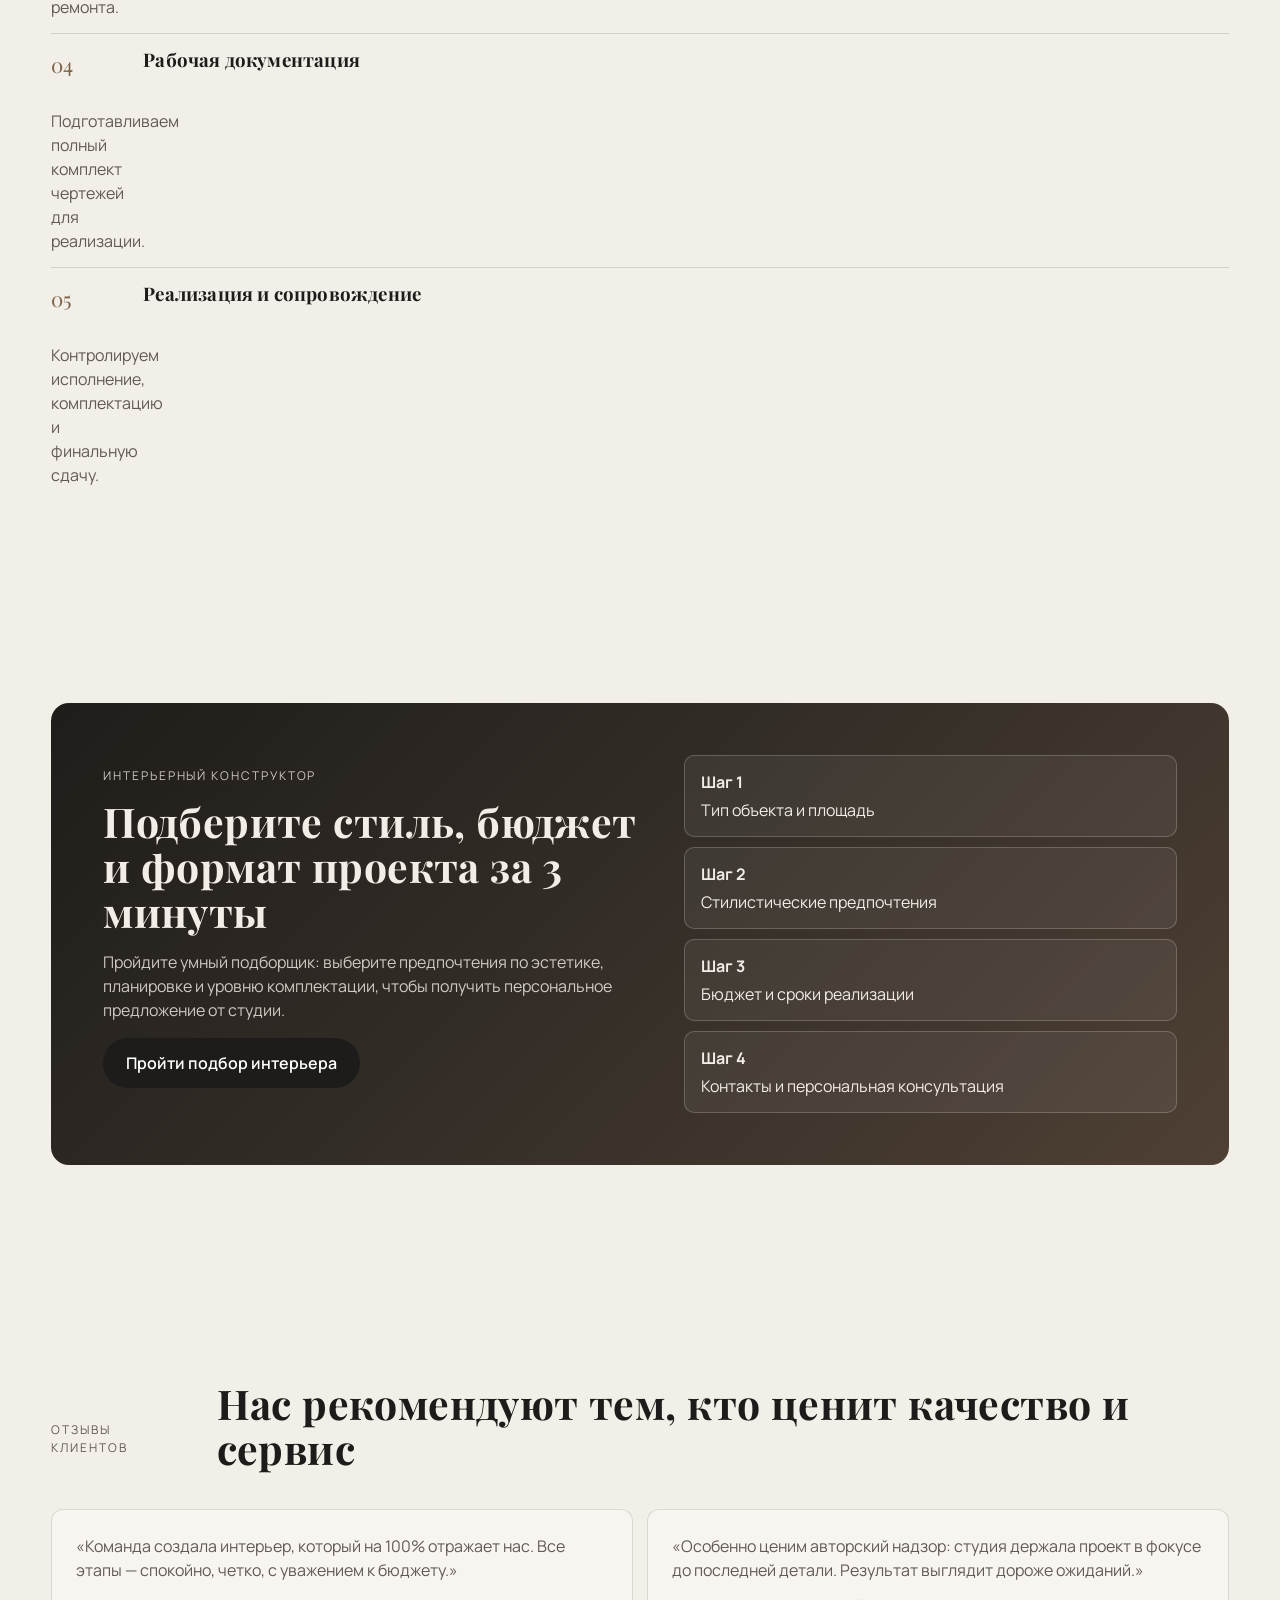
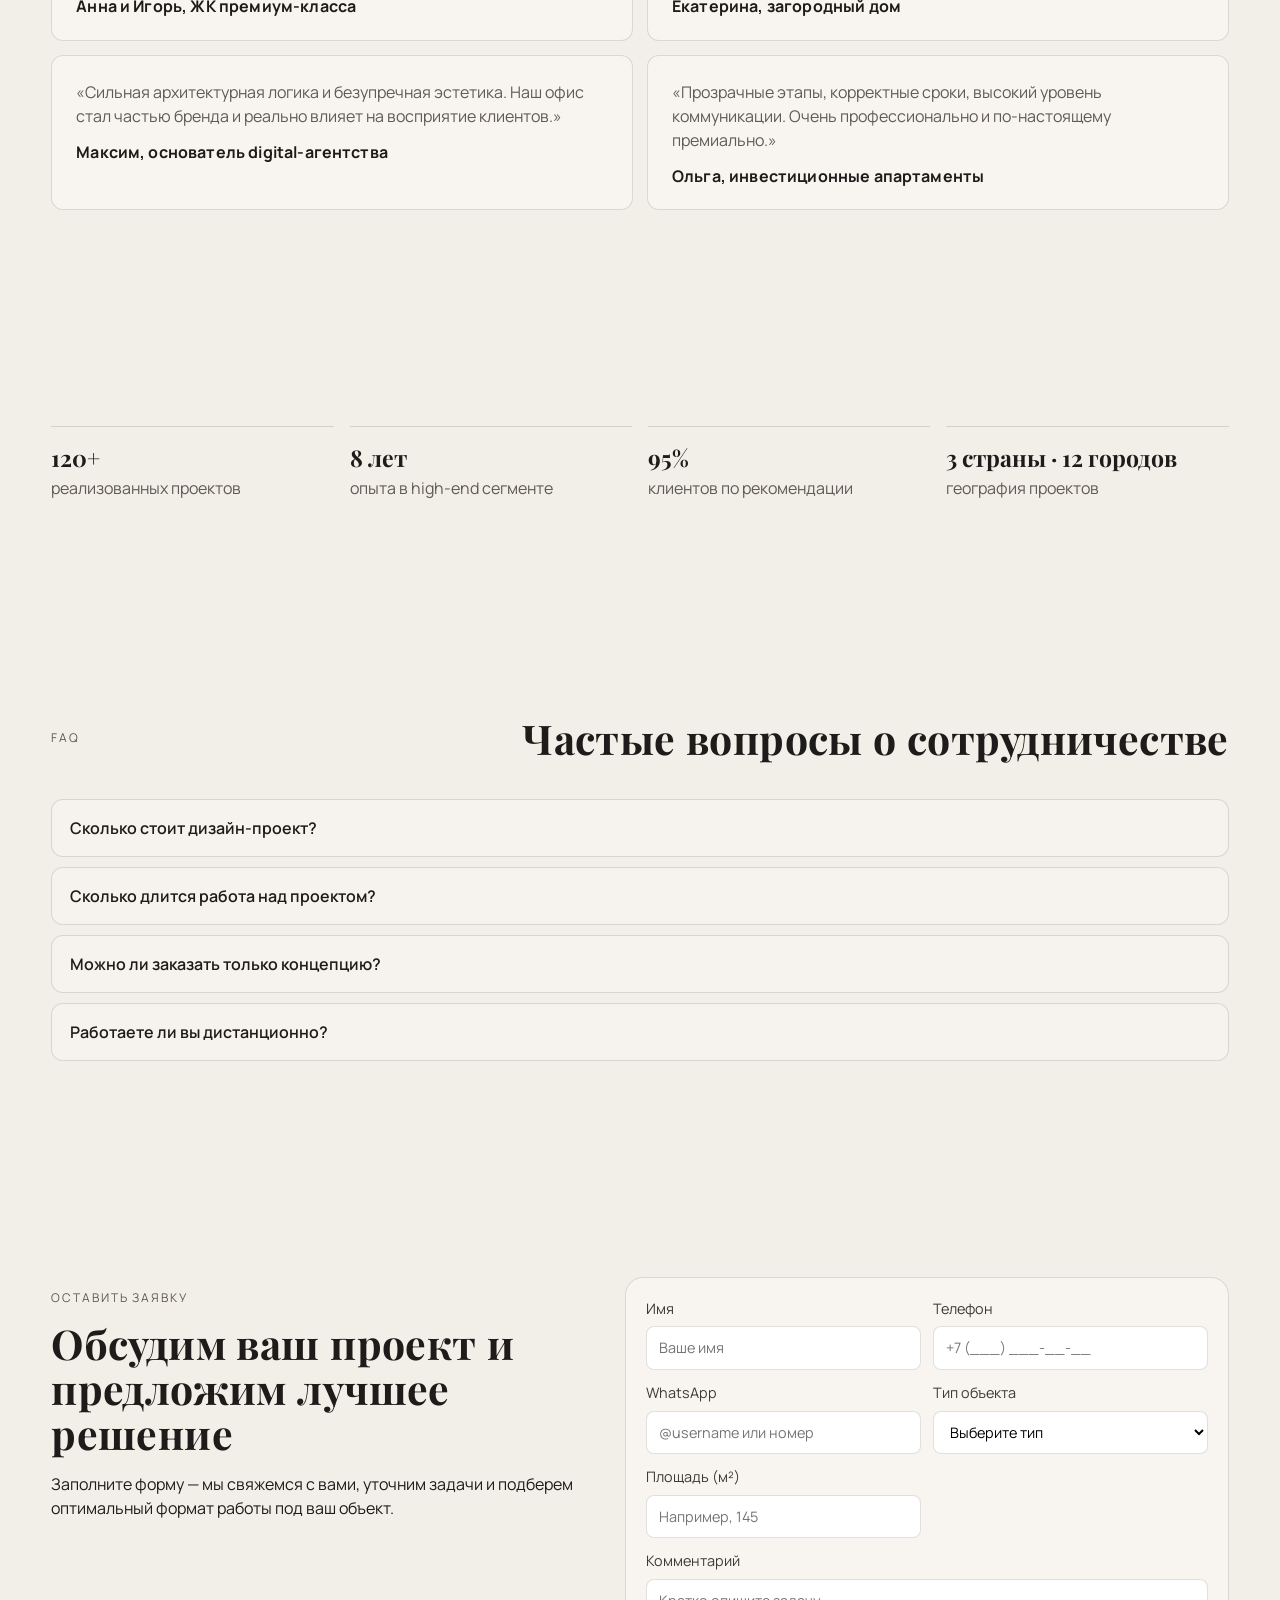
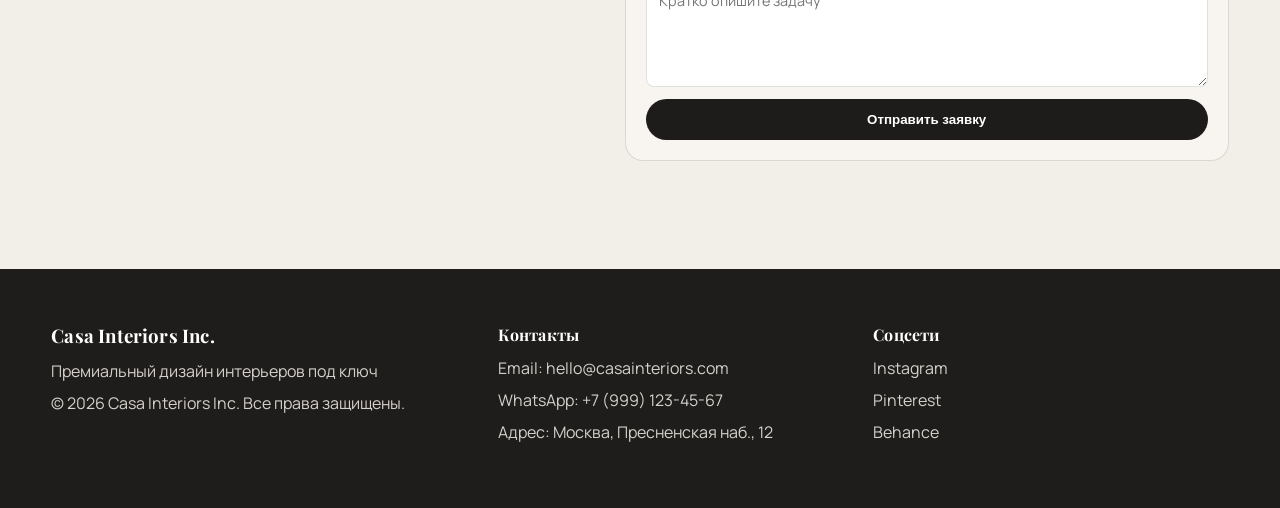
==== commit ae53a53a: "Update print statement from 'Hello' to 'Goodbye'" ====
--- a/index.html
+++ b/index.html
@@ -38,7 +38,7 @@
           <a href="#process">Этапы</a>
           <a href="#faq">FAQ</a>
         </nav>
-        <a class="btn btn-header" href="#lead-form">Обсудить проект</a>
+        <a class="btn btn-header" href="premium.html">Стратегия развития</a>
       </div>
     </header>
 
@@ -58,7 +58,7 @@
               объектов под ключ: от идеи до полной комплектации.
             </p>
             <div class="hero-actions">
-              <a class="btn btn-primary" href="#quiz">Собрать свой интерьер</a>
+              <a class="btn btn-primary" href="constructor.html">Собрать свой интерьер</a>
               <a class="btn btn-ghost" href="#portfolio">Посмотреть проекты</a>
             </div>
             <div class="hero-meta">
@@ -353,4 +353,4 @@
 
     <script src="script.js"></script>
   </body>
-</html>+</html>
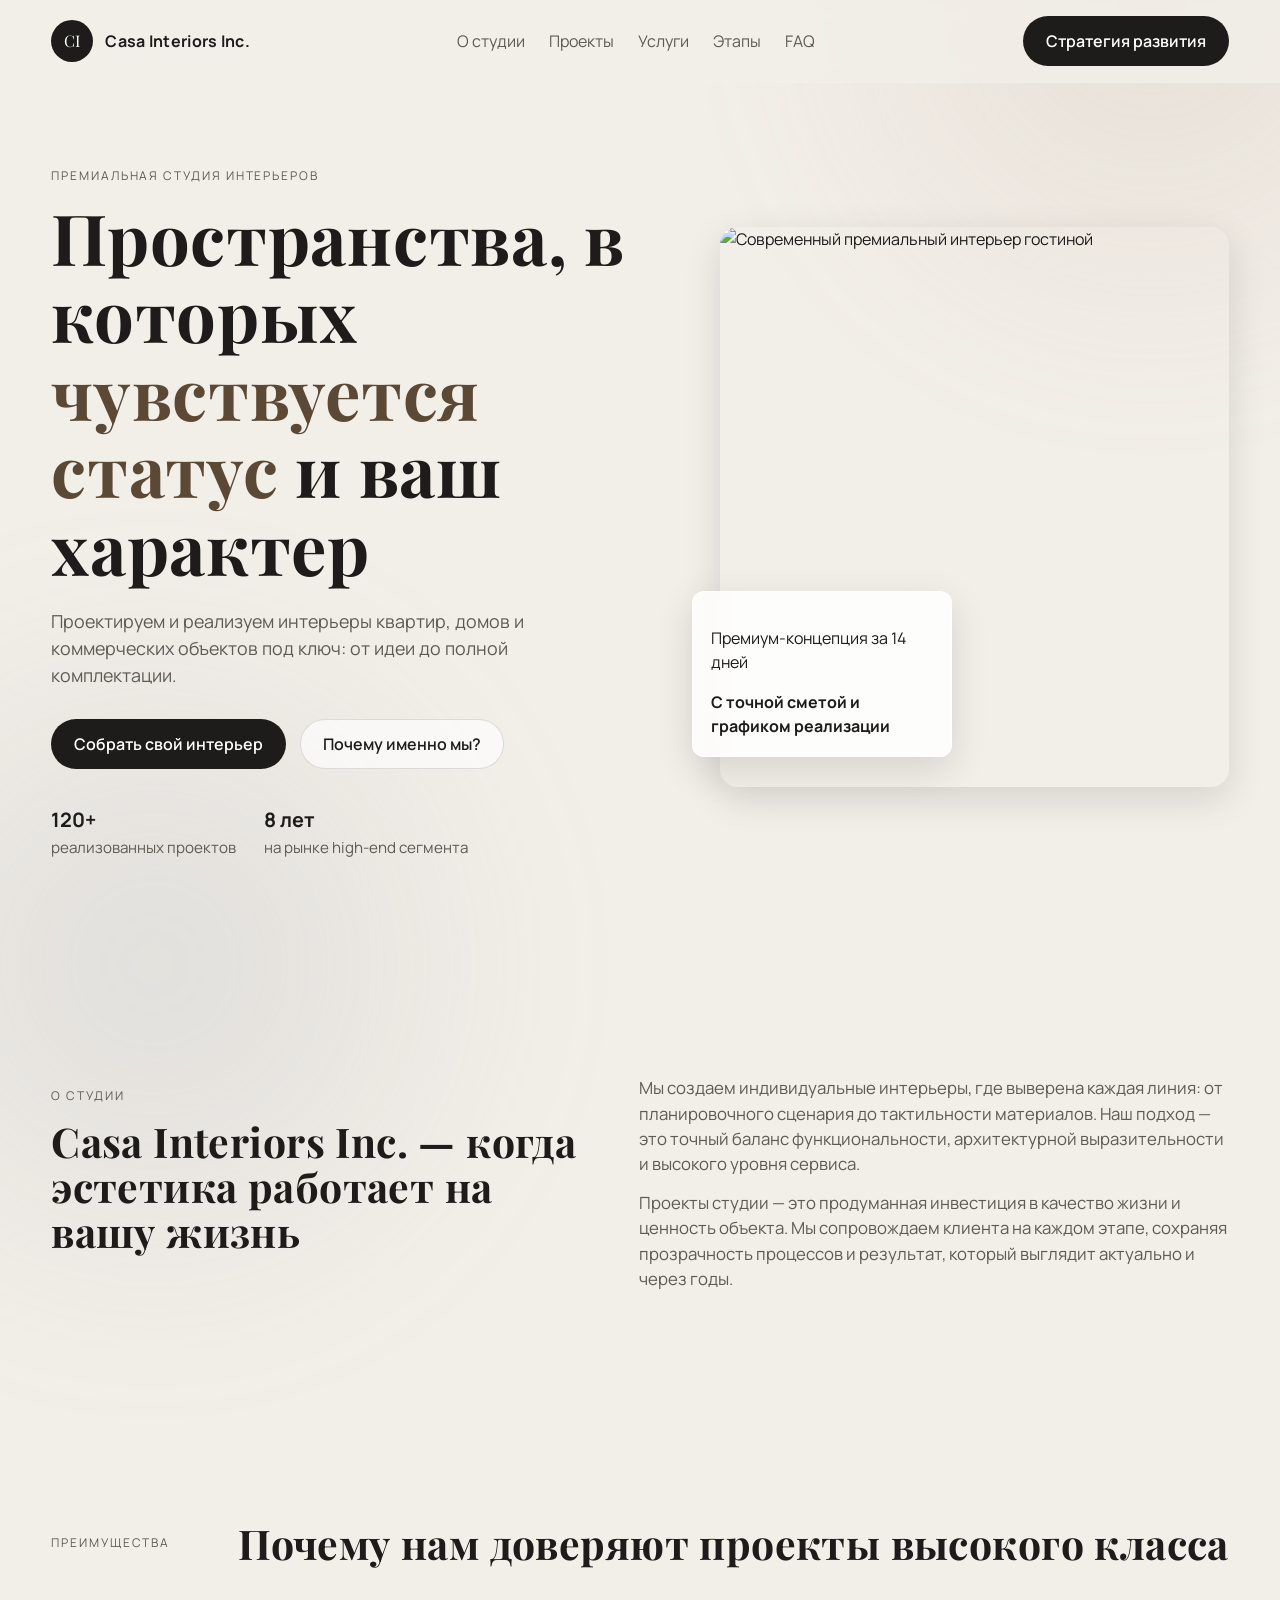
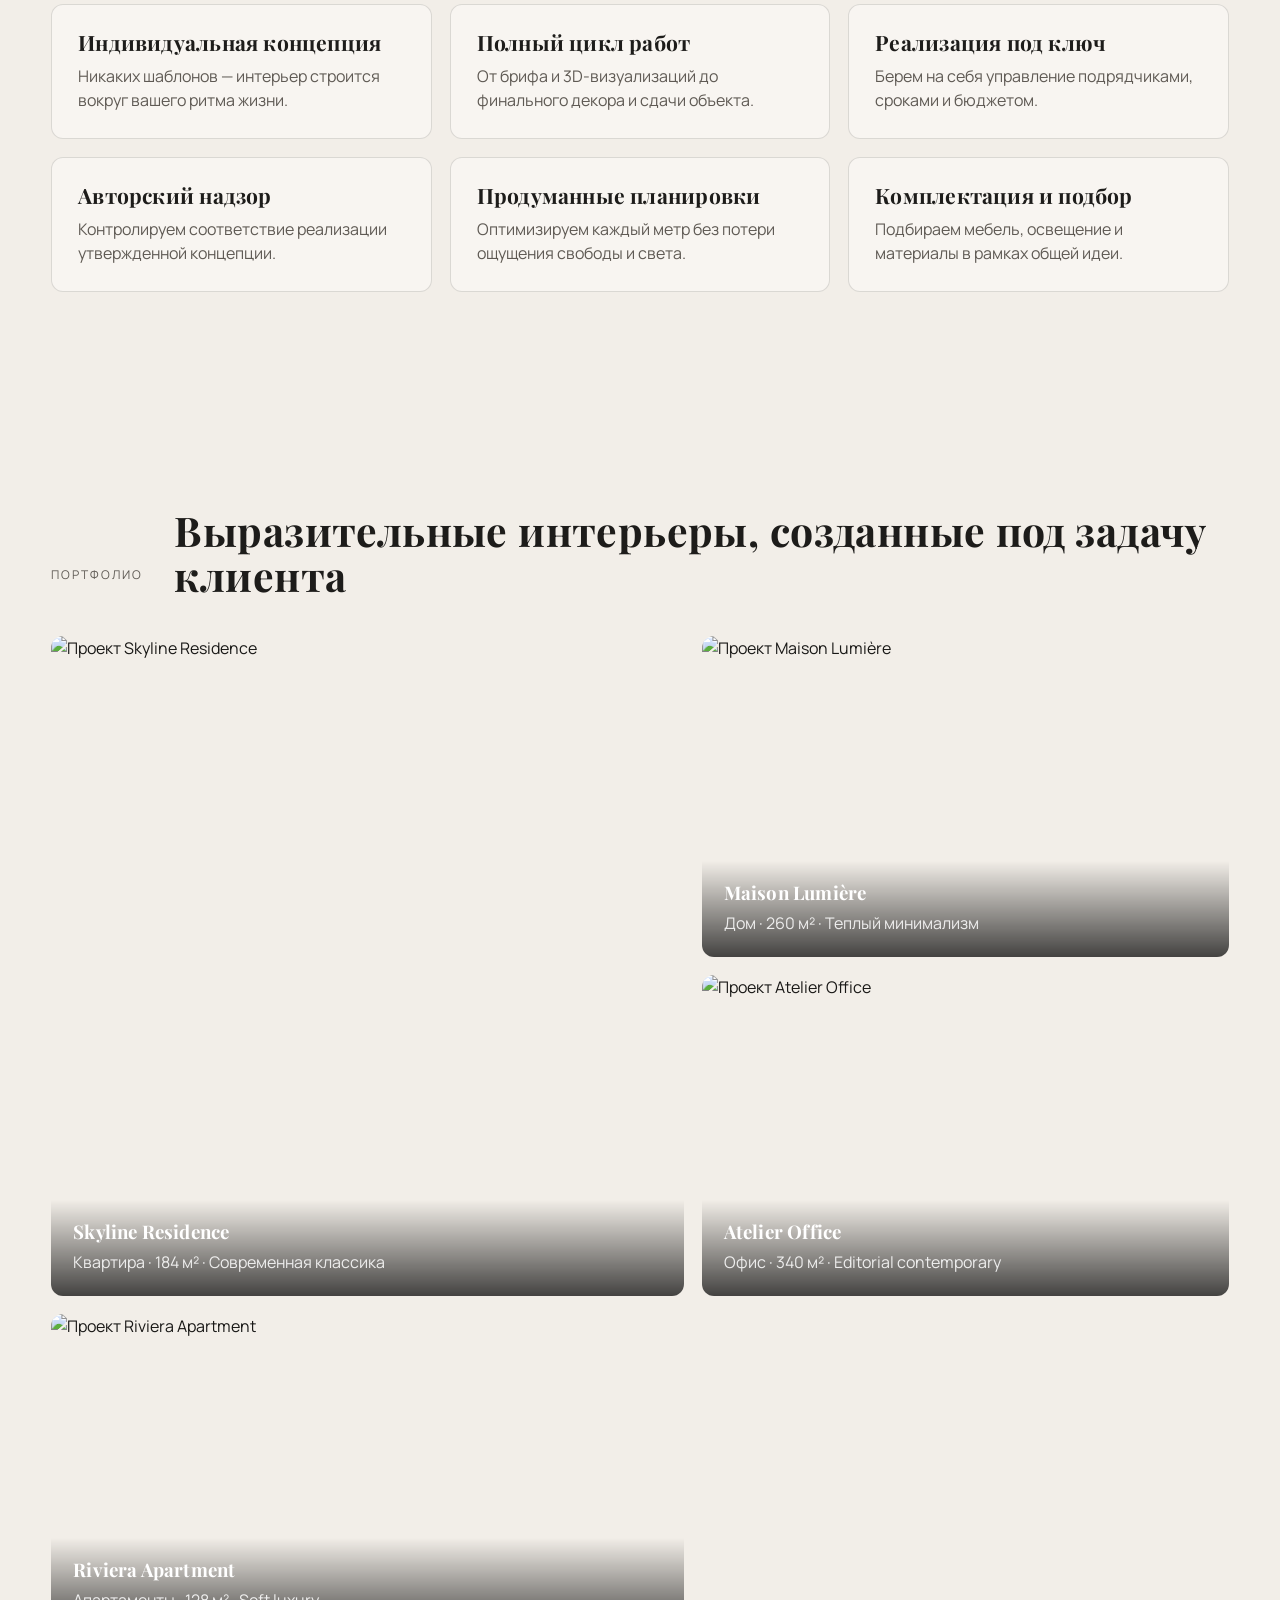
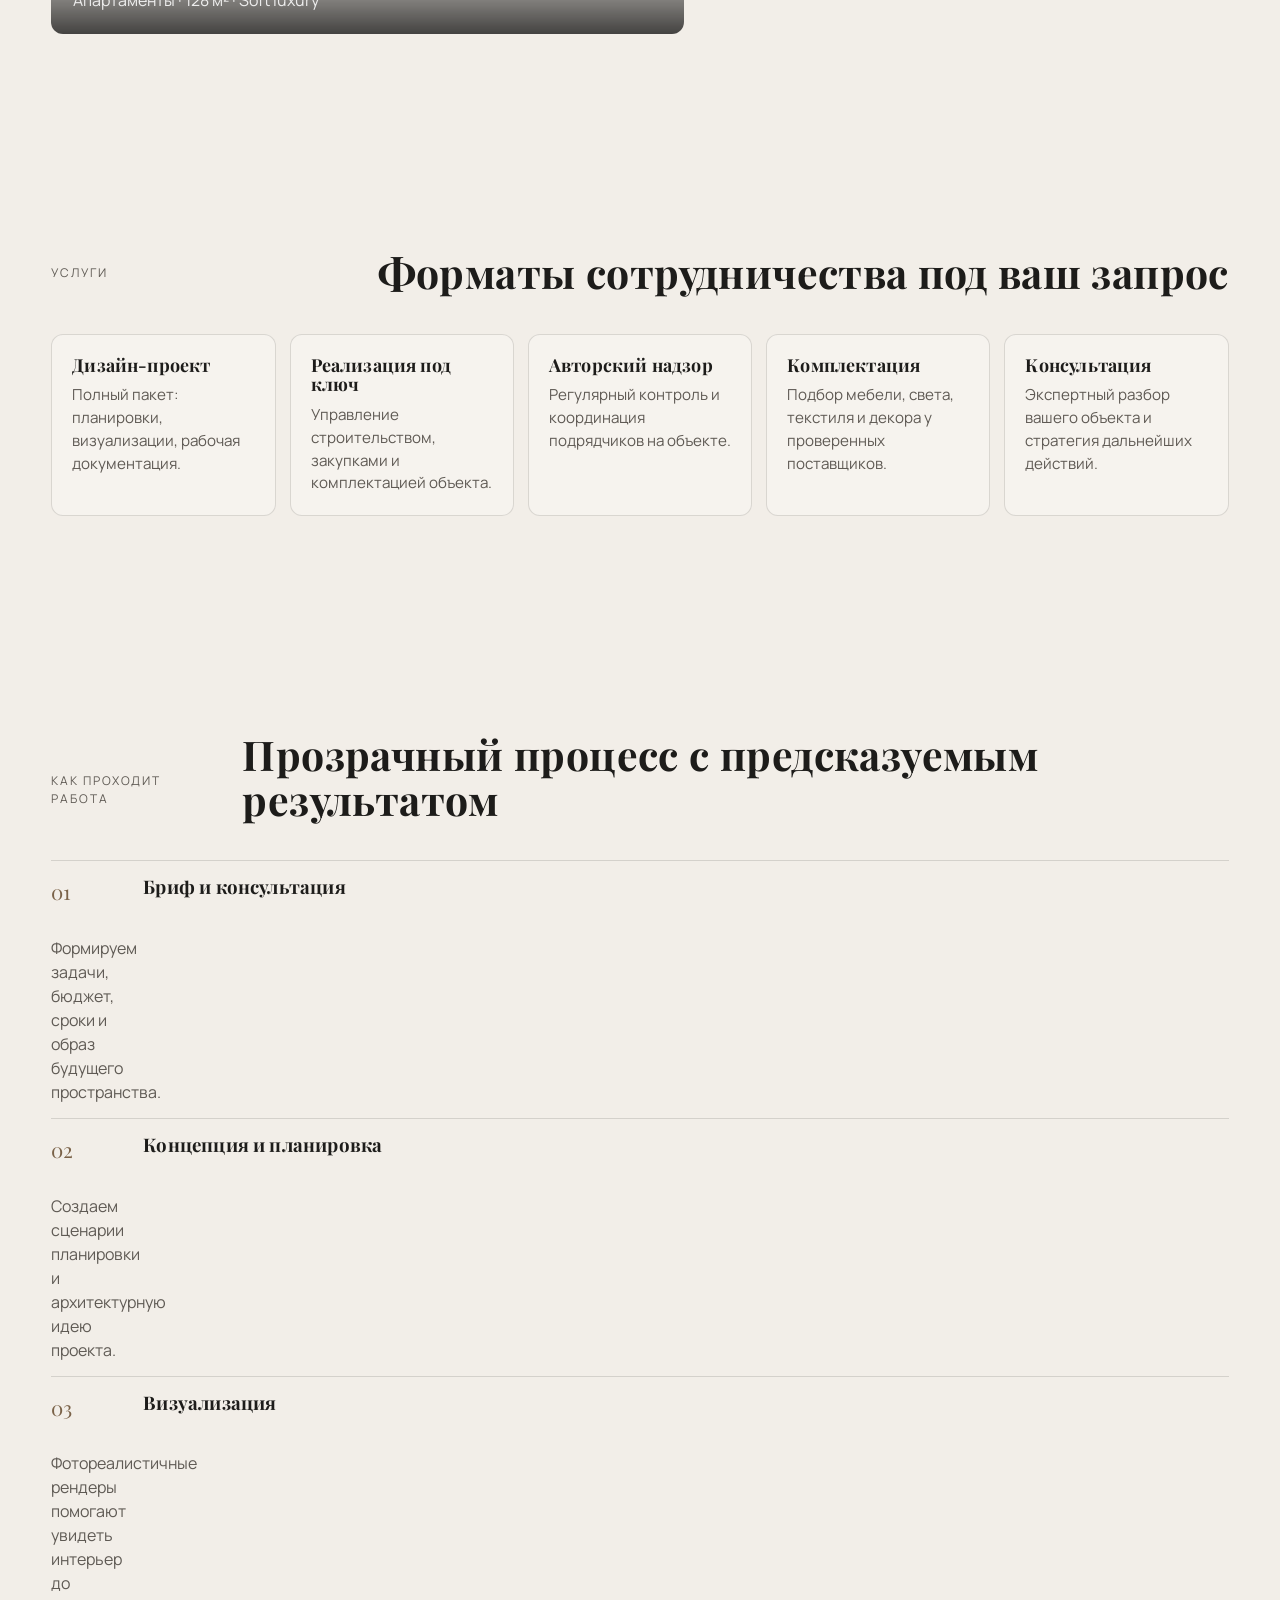
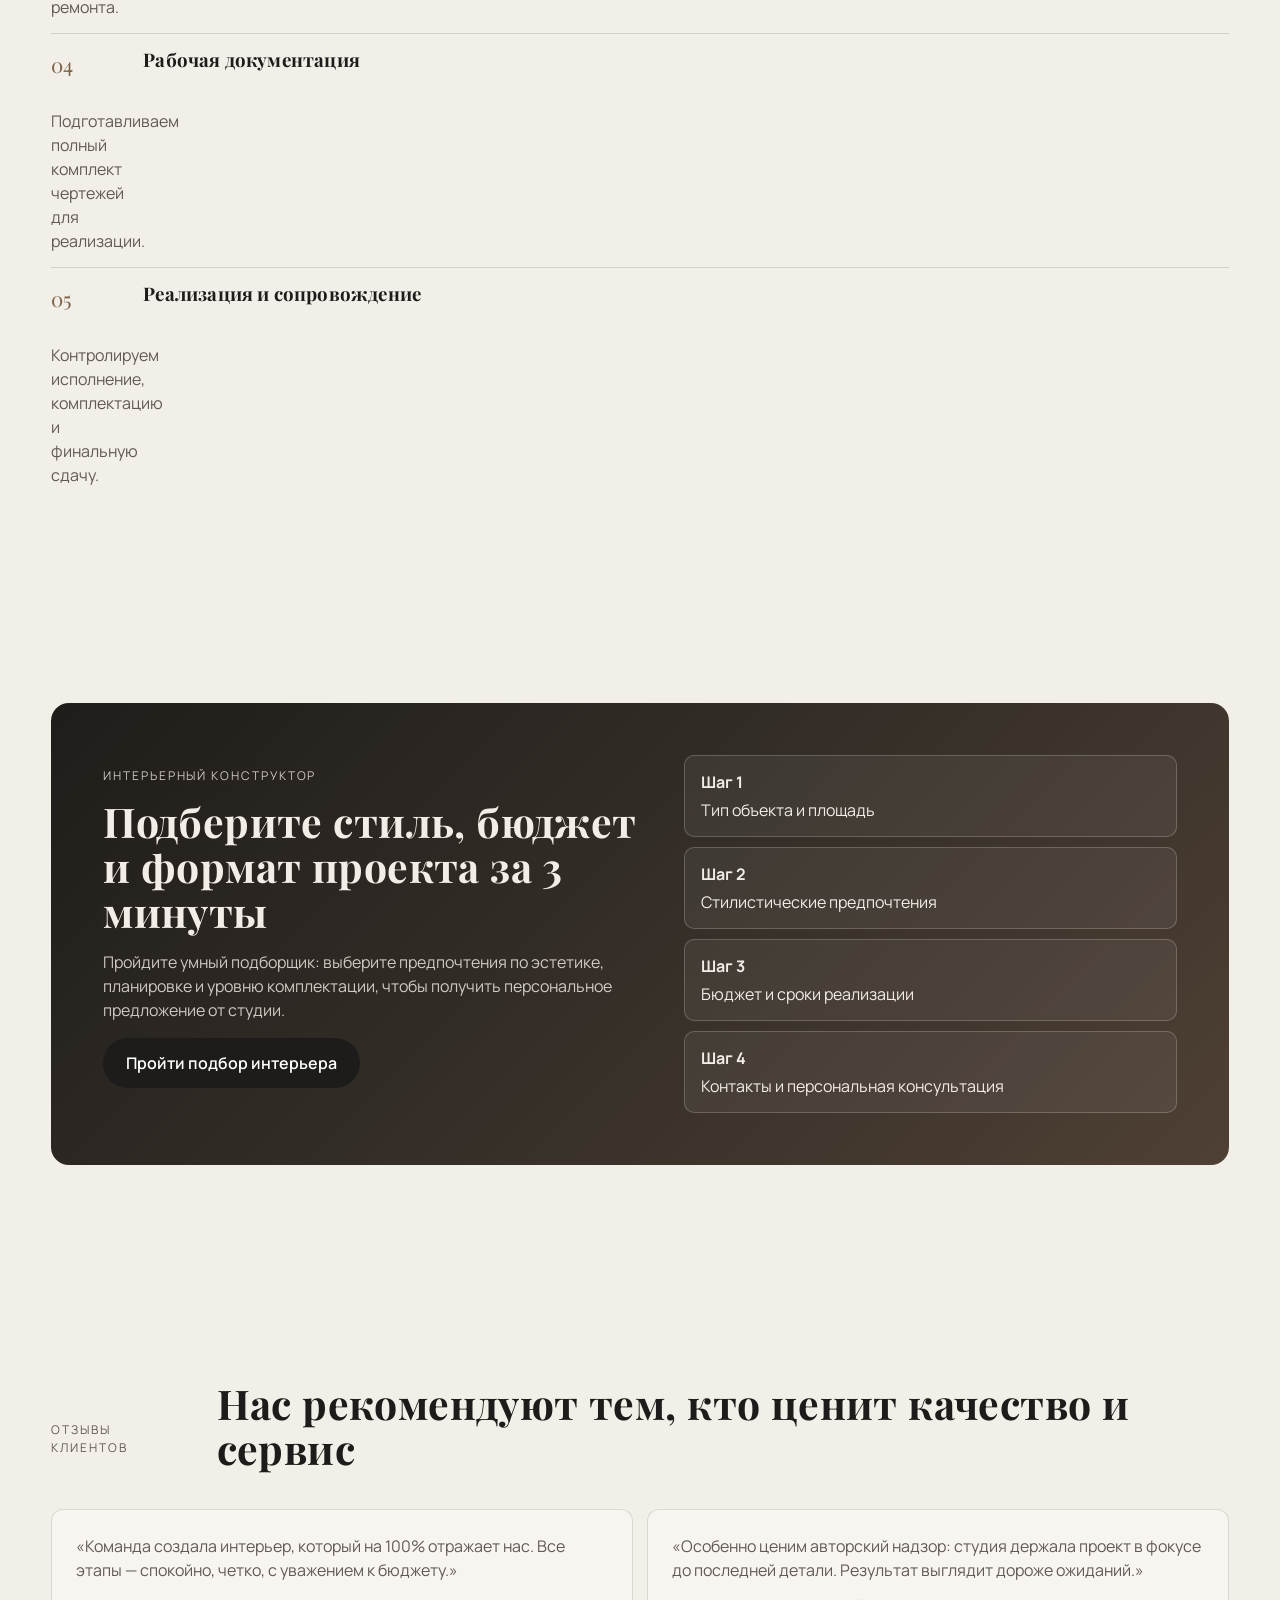
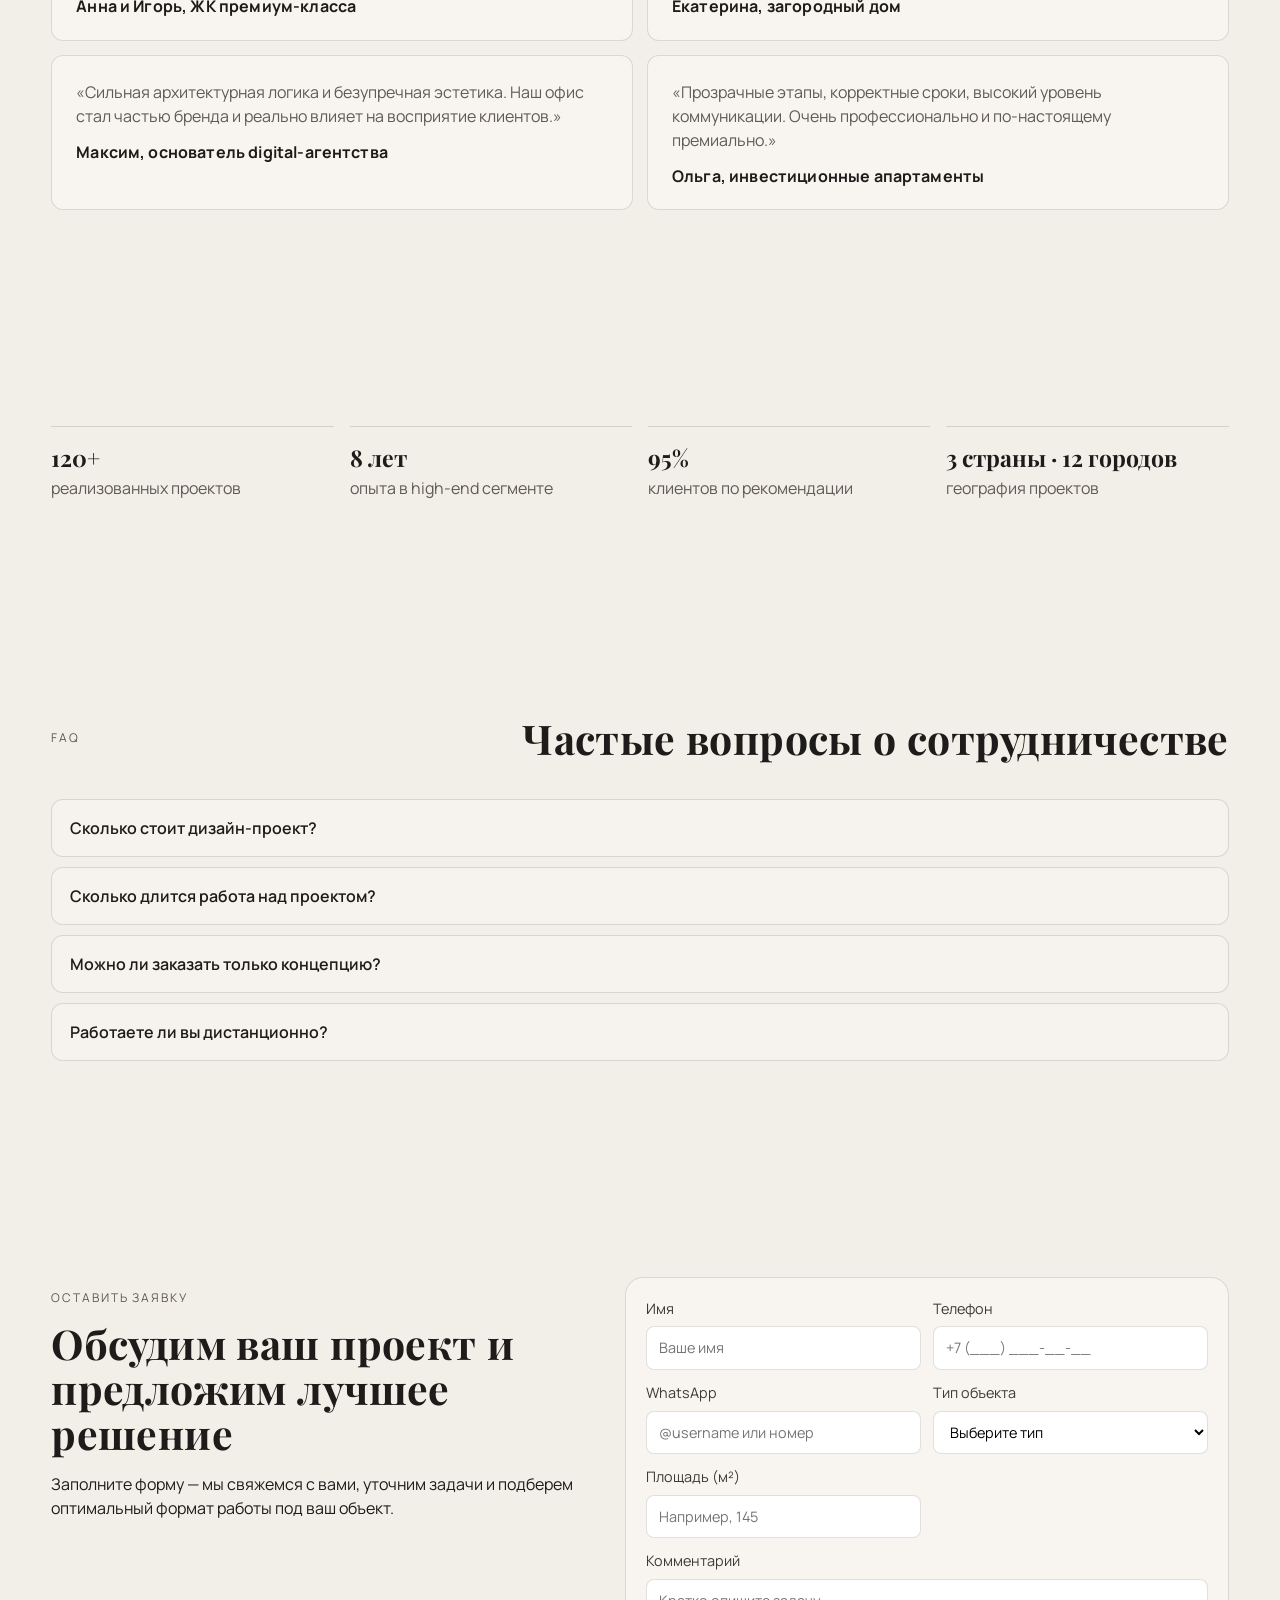
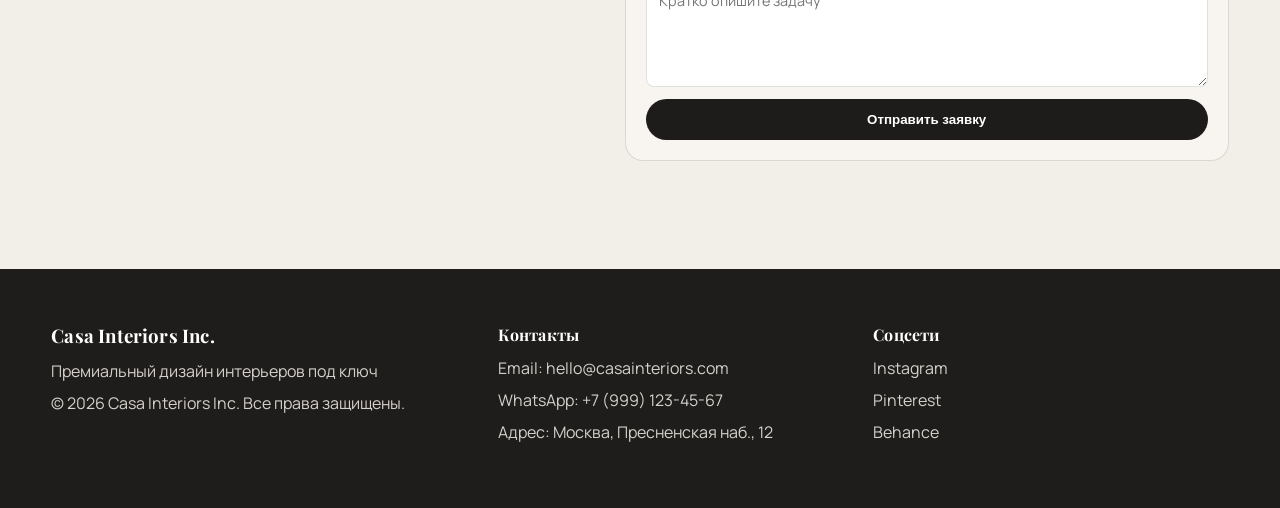
==== commit bceb4e6a: "Change greeting from 'Hello' to 'Goodbye'" ====
--- a/index.html
+++ b/index.html
@@ -59,7 +59,7 @@
             </p>
             <div class="hero-actions">
               <a class="btn btn-primary" href="constructor.html">Собрать свой интерьер</a>
-              <a class="btn btn-ghost" href="#portfolio">Посмотреть проекты</a>
+              <a class="btn btn-ghost" href="why.html">Почему именно мы?</a>
             </div>
             <div class="hero-meta">
               <div>
